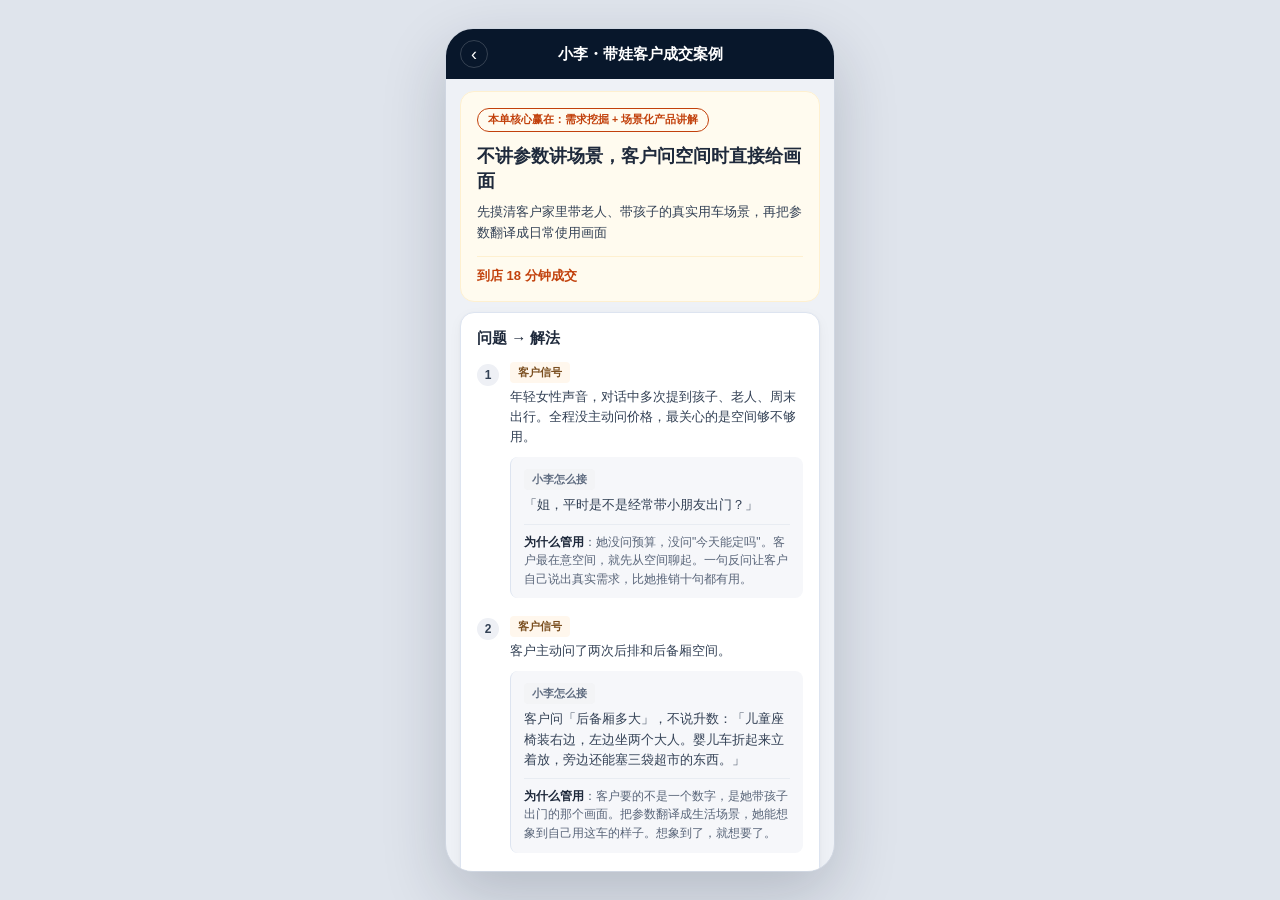
==== champion-case-detail.html @ ed907f29 "Initial deploy: 导购AI耳机陪练" ====
<!DOCTYPE html>
<html lang="zh-CN">
<head>
  <meta charset="UTF-8">
  <meta name="viewport" content="width=device-width, initial-scale=1, viewport-fit=cover, user-scalable=no">
  <meta name="description" content="销冠成交案例详情 — 小李・带娃客户成交案例">
  <meta name="theme-color" content="#08172b">
  <title>销冠案例详情</title>
  <style>
    /* ===== Design Tokens ===== */
    :root {
      --navy-950: #071327;
      --navy-900: #0b234a;
      --navy-800: #08172b;
      --primary: #1677FF;
      --primary-light: #EAF2FF;
      --accent:       #c2410c;
      --accent-soft:  #fff7ed;
      --accent-light: #ffedd5;
      --success: #10b981;
      --ink: #1e293b;
      --text: #334155;
      --muted: #94a3b8;
      --line: #e2e8f0;
      --page: #eef1f6;
      --card: #fff;
      --card-border: #dde4f0;
      --shadow-sm: 0 1px 2px rgba(0,0,0,.035), 0 2px 8px rgba(0,0,0,.025);
      --shadow:    0 1px 3px rgba(0,0,0,.04), 0 4px 14px rgba(0,0,0,.04);
      --shadow-lg: 0 24px 64px rgba(20, 32, 52, .2);
      --radius-sm: 6px;
      --radius: 10px;
      --radius-lg: 14px;
      --radius-xl: 20px;
      --font: -apple-system, BlinkMacSystemFont, "PingFang SC", "Microsoft YaHei", sans-serif;
    }

    /* ===== Reset ===== */
    *, *::before, *::after { box-sizing: border-box; margin: 0; padding: 0; }
    html, body {
      min-height: 100%; background: #dfe4ec;
      font-family: var(--font); color: var(--ink);
      -webkit-font-smoothing: antialiased; -webkit-tap-highlight-color: transparent;
    }
    button { font: inherit; color: inherit; border: 0; background: none; cursor: pointer; -webkit-user-select: none; user-select: none; }
    button:focus-visible { outline: 2px solid var(--primary); outline-offset: 2px; border-radius: 4px; }

    /* ===== Phone Container ===== */
    .stage { min-height: 100vh; display: grid; place-items: center; padding: 18px; }
    .phone {
      position: relative; width: min(390px, 100vw); height: min(844px, calc(100vh - 36px));
      min-height: 700px; overflow: hidden; background: var(--page);
      border: 1px solid #cfd6e1; border-radius: 28px; box-shadow: var(--shadow-lg);
    }
    .scroll { height: 100%; overflow-y: auto; overscroll-behavior: contain; scrollbar-width: none; -webkit-overflow-scrolling: touch; }
    .scroll::-webkit-scrollbar { display: none; }

    /* ============================================
       TOP NAV BAR
       ============================================ */
    .detail-nav {
      position: sticky; top: 0; z-index: 10;
      display: flex; align-items: center; justify-content: center;
      min-height: 50px; padding: 14px 16px;
      background: var(--navy-800);
    }
    .detail-back {
      position: absolute; left: 14px;
      width: 28px; height: 28px; display: grid; place-items: center;
      color: #fff; font-size: 18px;
      border: 1px solid rgba(255,255,255,.18); border-radius: 50%;
      transition: background 0.15s;
    }
    .detail-back:active { background: rgba(255,255,255,.1); }
    .detail-nav-title {
      font-size: 15px; font-weight: 700; color: #fff; text-align: center;
      padding: 0 40px; line-height: 1.35;
    }

    /* ===== Body ===== */
    .detail-body { padding: 12px 14px 30px; display: grid; gap: 10px; }

    /* ============================================
       CORE INSIGHT CARD — 浅米黄色
       ============================================ */
    .core-insight {
      background: #fffbef;
      border: 1px solid #fef0d0;
      border-radius: var(--radius-lg);
      padding: 16px;
      position: relative;
    }
    .core-tag {
      display: inline-block;
      padding: 4px 10px;
      margin-bottom: 12px;
      font-size: 10.5px; font-weight: 700; color: var(--accent);
      border: 1px solid var(--accent); border-radius: 20px;
    }
    .core-title {
      font-size: 18px; font-weight: 800; color: var(--ink); line-height: 1.4;
      margin-bottom: 8px;
    }
    .core-desc {
      font-size: 13px; color: var(--text); line-height: 1.6;
      margin-bottom: 12px;
    }
    .core-bottom {
      font-size: 13px; font-weight: 600; color: var(--accent);
      padding-top: 10px; border-top: 1px solid #fef0d0;
    }

    /* ============================================
       SECTION CARDS — 白色大圆角
       ============================================ */
    .section-card {
      background: var(--card);
      border: 1px solid var(--card-border);
      border-radius: var(--radius-lg);
      padding: 16px;
      box-shadow: var(--shadow);
    }
    .section-card.muted-bg {
      background: #f6f7fa;
      border-color: #eaecf2;
      box-shadow: none;
    }
    .section-title {
      font-size: 15px; font-weight: 800; color: var(--ink);
      margin-bottom: 14px;
    }

    /* ===== Numbered items ===== */
    .num-item {
      display: flex; gap: 11px; align-items: flex-start;
    }
    .num-item + .num-item { margin-top: 18px; }
    .num-circle {
      flex: 0 0 22px; width: 22px; height: 22px; display: grid; place-items: center;
      background: #eef0f5; color: var(--text); border-radius: 50%;
      font-size: 12px; font-weight: 700; margin-top: 2px;
    }
    .num-body { min-width: 0; }
    .num-label {
      display: inline-block; font-size: 11px; font-weight: 700; color: #7a4e1f;
      background: #fff7ed; padding: 3px 8px; border-radius: 4px;
      margin-bottom: 4px;
    }
    .num-text {
      font-size: 13px; color: var(--text); line-height: 1.55; margin-top: 0;
    }

    /* ===== Response block: 小李的回应 + 为什么管用 ===== */
    .response-block {
      margin-top: 10px;
      background: #f6f7fa;
      border-left: 1px solid #dde4f0;
      border-radius: 8px;
      padding: 12px 13px 10px;
    }
    .response-block .num-label {
      margin-bottom: 5px;
    }
    .response-block .why-line {
      margin-top: 8px; padding-top: 8px;
      border-top: 1px solid #e8ecf2;
      font-size: 12px; color: #596579; line-height: 1.55;
    }
    .why-line b { color: var(--ink); }

    /* ============================================
       LEARNING SECTION — 浅灰卡片
       ============================================ */
    .learn-item {
      display: flex; gap: 10px; align-items: flex-start;
      font-size: 13px; color: var(--text); line-height: 1.6;
    }
    .learn-item + .learn-item { margin-top: 14px; }
    .learn-num {
      flex: 0 0 20px; width: 20px; height: 20px; display: grid; place-items: center;
      background: var(--accent); color: #fff; border-radius: 50%;
      font-size: 11px; font-weight: 700; margin-top: 2px;
    }
    .learn-body b { color: var(--ink); font-weight: 700; }

    /* ===== Practice CTA inside learning card ===== */
    .practice-cta {
      margin-top: 16px; padding-top: 14px;
      border-top: 1px solid #e8ecf2;
    }
    .practice-cta-title {
      font-size: 14px; font-weight: 800; color: var(--ink);
      margin-bottom: 8px;
    }
    .practice-scene {
      padding: 12px 13px;
      background: #fff;
      border: 1px solid #e8ecf2;
      border-radius: 8px;
      font-size: 13px; color: var(--text); line-height: 1.55;
      margin-bottom: 10px;
    }
    .practice-scene-label {
      font-size: 10px; font-weight: 700; color: var(--muted);
      margin-bottom: 5px; letter-spacing: 0.03em;
    }
    .practice-btn {
      width: 100%; min-height: 44px;
      display: flex; align-items: center; justify-content: center; gap: 7px;
      background: var(--accent); color: #fff; border-radius: 10px;
      font-size: 14px; font-weight: 700;
      box-shadow: 0 3px 12px rgba(194,65,12,.18);
      transition: background 0.15s, transform 0.12s;
    }
    .practice-btn:active { background: #b03a0b; transform: scale(.98); }

    /* ===== Responsive ===== */
    @media (max-width: 430px) {
      .stage { padding: 0; }
      .phone { width: 100vw; height: 100vh; height: 100dvh; min-height: 0; border: 0; border-radius: 0; box-shadow: none; }
    }
  </style>
</head>
<body>
  <main class="stage">
    <div class="phone" role="application" aria-label="销冠成交案例详情">

      <div class="scroll">

        <!-- ===== NAV ===== -->
        <nav class="detail-nav">
          <button class="detail-back" onclick="window.history.length>1?history.back():location.href='成交教练.html'" aria-label="返回">‹</button>
          <h1 class="detail-nav-title">小李・带娃客户成交案例</h1>
        </nav>

        <!-- ===== BODY ===== -->
        <div class="detail-body">

          <!-- ============ 核心结论卡片 ============ -->
          <section class="core-insight">
            <span class="core-tag">本单核心赢在：需求挖掘 + 场景化产品讲解</span>
            <h2 class="core-title">不讲参数讲场景，客户问空间时直接给画面</h2>
            <p class="core-desc">先摸清客户家里带老人、带孩子的真实用车场景，再把参数翻译成日常使用画面</p>
            <p class="core-bottom">到店 18 分钟成交</p>
          </section>

          <!-- ============ 问题 → 解法 ============ -->
          <section class="section-card">
            <h3 class="section-title">问题 → 解法</h3>

            <div class="num-item">
              <span class="num-circle">1</span>
              <div class="num-body">
                <span class="num-label">客户信号</span>
                <p class="num-text">年轻女性声音，对话中多次提到孩子、老人、周末出行。全程没主动问价格，最关心的是空间够不够用。</p>
                <div class="response-block">
                  <span class="num-label" style="background:#f3f4f6;color:#5f6c80;">小李怎么接</span>
                  <p class="num-text">「姐，平时是不是经常带小朋友出门？」</p>
                  <p class="why-line"><b>为什么管用</b>：她没问预算，没问"今天能定吗"。客户最在意空间，就先从空间聊起。一句反问让客户自己说出真实需求，比她推销十句都有用。</p>
                </div>
              </div>
            </div>

            <div class="num-item">
              <span class="num-circle">2</span>
              <div class="num-body">
                <span class="num-label">客户信号</span>
                <p class="num-text">客户主动问了两次后排和后备厢空间。</p>
                <div class="response-block">
                  <span class="num-label" style="background:#f3f4f6;color:#5f6c80;">小李怎么接</span>
                  <p class="num-text">客户问「后备厢多大」，不说升数：「儿童座椅装右边，左边坐两个大人。婴儿车折起来立着放，旁边还能塞三袋超市的东西。」</p>
                  <p class="why-line"><b>为什么管用</b>：客户要的不是一个数字，是她带孩子出门的那个画面。把参数翻译成生活场景，她能想象到自己用这车的样子。想象到了，就想要了。</p>
                </div>
              </div>
            </div>

            <div class="num-item">
              <span class="num-circle">3</span>
              <div class="num-body">
                <span class="num-label">客户信号</span>
                <p class="num-text">从她反复追问空间可以推断——她真正想确认的是后排能不能装儿童座椅+坐人，后备厢能不能塞婴儿车。这些话没直说，但每一次追问都指向同一个方向。</p>
                <div class="response-block">
                  <span class="num-label" style="background:#f3f4f6;color:#5f6c80;">小李怎么接</span>
                  <p class="num-text">客户说「预算还是有点超」，没报优惠：「姐，你担心的那些点，这车都解决了对吧？那你自己觉得，它值不值这个数？」</p>
                  <p class="why-line"><b>为什么管用</b>：没替客户还价，而是帮客户自己算账。把前面所有解决了的问题摆出来，让客户自己得出「值」的结论。她自己觉得值，比销售说一百句都管用。</p>
                </div>
              </div>
            </div>
          </section>

          <!-- ============ 学习 + 练一下 ============ -->
          <section class="section-card muted-bg">
            <h3 class="section-title">学习重点</h3>

            <div class="learn-item">
              <span class="learn-num">1</span>
              <div class="learn-body"><b>客户追问同一个方向超过两次</b>——她不是要你报数据，她是要你理解她的场景。小李问那句「是不是经常带小朋友出门」，不是在寒暄，是在帮客户把没说出口的真实需求摆到台面上。下次你也这样：别抢答，先反问一句，把真实需求引出来。</div>
            </div>

            <div class="learn-item">
              <span class="learn-num">2</span>
              <div class="learn-body"><b>客户问一个规格</b>——她不是在关心数字，她是在判断「这能不能装下我的生活」。小李把升数翻译成婴儿车+超市袋，客户听完直接问价。所有产品数据，能翻译成生活画面的，就别只报数字。</div>
            </div>

            <div class="practice-cta">
              <h4 class="practice-cta-title">🎧 还原场景，练一下</h4>
              <div class="practice-scene">
                <div class="practice-scene-label">客户原话</div>
                「车我挺喜欢的，但价格还是有点超预算，我先回去再考虑一下。」
              </div>
              <button class="practice-btn" onclick="this.textContent='AI 正在聆听，请说出你的回应…';this.style.background='#e65b5b';setTimeout(()=>{this.textContent='戴上耳机，练这一次';this.style.background='';},3000);" aria-label="开始场景对练">
                <svg width="16" height="16" viewBox="0 0 24 24" fill="none"><path d="M12 14a3 3 0 003-3V5a3 3 0 10-6 0v6a3 3 0 003 3z" stroke="currentColor" stroke-width="2" stroke-linecap="round"/><path d="M5 10v1a7 7 0 0014 0v-1" stroke="currentColor" stroke-width="2" stroke-linecap="round"/></svg>
                戴上耳机，练这一次
              </button>
            </div>
          </section>

        </div><!-- /detail-body -->

      </div><!-- /scroll -->
    </div><!-- /phone -->
  </main>
</body>
</html>
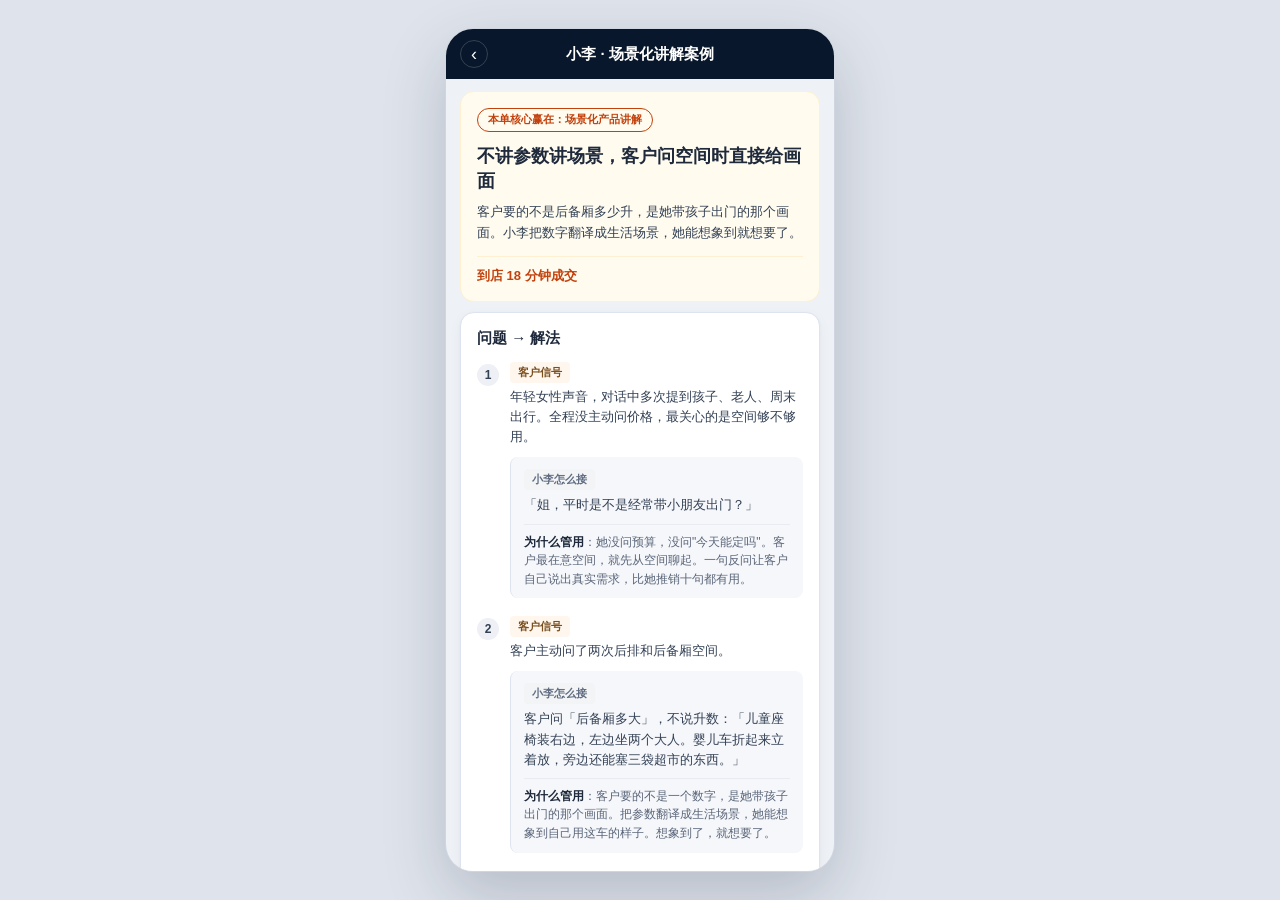
==== commit 797bf055: "Update: 06-20 06:32" ====
--- a/champion-case-detail.html
+++ b/champion-case-detail.html
@@ -3,7 +3,7 @@
 <head>
   <meta charset="UTF-8">
   <meta name="viewport" content="width=device-width, initial-scale=1, viewport-fit=cover, user-scalable=no">
-  <meta name="description" content="销冠成交案例详情 — 小李・带娃客户成交案例">
+  <meta name="description" content="销冠成交案例详情">
   <meta name="theme-color" content="#08172b">
   <title>销冠案例详情</title>
   <style>
@@ -70,6 +70,7 @@
       color: #fff; font-size: 18px;
       border: 1px solid rgba(255,255,255,.18); border-radius: 50%;
       transition: background 0.15s;
+      text-decoration: none;
     }
     .detail-back:active { background: rgba(255,255,255,.1); }
     .detail-nav-title {
@@ -150,7 +151,7 @@
       font-size: 13px; color: var(--text); line-height: 1.55; margin-top: 0;
     }
 
-    /* ===== Response block: 小李的回应 + 为什么管用 ===== */
+    /* ===== Response block: 回应 + 为什么管用 ===== */
     .response-block {
       margin-top: 10px;
       background: #f6f7fa;
@@ -167,6 +168,30 @@
       font-size: 12px; color: #596579; line-height: 1.55;
     }
     .why-line b { color: var(--ink); }
+
+    /* ============================================
+       WHAT HAPPENED STRIP — 客户说了什么 → 通常回应 → 他这样接
+       ============================================ */
+    .what-happened-strip {
+      margin-top: 10px;
+      padding: 12px 13px;
+      background: #fafbfc;
+      border-radius: 8px;
+      border: 1px solid #edf0f4;
+    }
+    .what-happened-row {
+      display: flex; gap: 8px; align-items: flex-start;
+      font-size: 12px; line-height: 1.55;
+    }
+    .what-happened-row + .what-happened-row { margin-top: 10px; }
+    .what-happened-label {
+      flex: 0 0 auto; font-size: 9px; font-weight: 700; letter-spacing: 0.03em;
+      padding: 2px 7px; border-radius: 3px; margin-top: 1px;
+    }
+    .what-happened-label.customer { color: #7a4e1f; background: #fff7ed; }
+    .what-happened-label.typical { color: #6b7280; background: #f3f4f6; }
+    .what-happened-label.champion { color: #1d7a45; background: #def0e4; }
+    .what-happened-text { color: var(--text); min-width: 0; }
 
     /* ============================================
        LEARNING SECTION — 浅灰卡片
@@ -214,6 +239,13 @@
     }
     .practice-btn:active { background: #b03a0b; transform: scale(.98); }
 
+    /* Deep blue variant for practice queue */
+    .practice-btn-blue {
+      background: #0b234a;
+      box-shadow: 0 3px 12px rgba(11,35,74,.25);
+    }
+    .practice-btn-blue:active { background: #081b38; }
+
     /* ===== Responsive ===== */
     @media (max-width: 430px) {
       .stage { padding: 0; }
@@ -229,96 +261,209 @@
 
         <!-- ===== NAV ===== -->
         <nav class="detail-nav">
-          <button class="detail-back" onclick="window.history.length>1?history.back():location.href='成交教练.html'" aria-label="返回">‹</button>
-          <h1 class="detail-nav-title">小李・带娃客户成交案例</h1>
+          <a class="detail-back" href="成交教练.html?tab=B" aria-label="返回销冠话术列表">‹</a>
+          <h1 class="detail-nav-title" id="navTitle">销冠案例详情</h1>
         </nav>
 
         <!-- ===== BODY ===== -->
-        <div class="detail-body">
-
-          <!-- ============ 核心结论卡片 ============ -->
-          <section class="core-insight">
-            <span class="core-tag">本单核心赢在：需求挖掘 + 场景化产品讲解</span>
-            <h2 class="core-title">不讲参数讲场景，客户问空间时直接给画面</h2>
-            <p class="core-desc">先摸清客户家里带老人、带孩子的真实用车场景，再把参数翻译成日常使用画面</p>
-            <p class="core-bottom">到店 18 分钟成交</p>
-          </section>
-
-          <!-- ============ 问题 → 解法 ============ -->
-          <section class="section-card">
-            <h3 class="section-title">问题 → 解法</h3>
-
-            <div class="num-item">
-              <span class="num-circle">1</span>
-              <div class="num-body">
-                <span class="num-label">客户信号</span>
-                <p class="num-text">年轻女性声音，对话中多次提到孩子、老人、周末出行。全程没主动问价格，最关心的是空间够不够用。</p>
-                <div class="response-block">
-                  <span class="num-label" style="background:#f3f4f6;color:#5f6c80;">小李怎么接</span>
-                  <p class="num-text">「姐，平时是不是经常带小朋友出门？」</p>
-                  <p class="why-line"><b>为什么管用</b>：她没问预算，没问"今天能定吗"。客户最在意空间，就先从空间聊起。一句反问让客户自己说出真实需求，比她推销十句都有用。</p>
-                </div>
-              </div>
-            </div>
-
-            <div class="num-item">
-              <span class="num-circle">2</span>
-              <div class="num-body">
-                <span class="num-label">客户信号</span>
-                <p class="num-text">客户主动问了两次后排和后备厢空间。</p>
-                <div class="response-block">
-                  <span class="num-label" style="background:#f3f4f6;color:#5f6c80;">小李怎么接</span>
-                  <p class="num-text">客户问「后备厢多大」，不说升数：「儿童座椅装右边，左边坐两个大人。婴儿车折起来立着放，旁边还能塞三袋超市的东西。」</p>
-                  <p class="why-line"><b>为什么管用</b>：客户要的不是一个数字，是她带孩子出门的那个画面。把参数翻译成生活场景，她能想象到自己用这车的样子。想象到了，就想要了。</p>
-                </div>
-              </div>
-            </div>
-
-            <div class="num-item">
-              <span class="num-circle">3</span>
-              <div class="num-body">
-                <span class="num-label">客户信号</span>
-                <p class="num-text">从她反复追问空间可以推断——她真正想确认的是后排能不能装儿童座椅+坐人，后备厢能不能塞婴儿车。这些话没直说，但每一次追问都指向同一个方向。</p>
-                <div class="response-block">
-                  <span class="num-label" style="background:#f3f4f6;color:#5f6c80;">小李怎么接</span>
-                  <p class="num-text">客户说「预算还是有点超」，没报优惠：「姐，你担心的那些点，这车都解决了对吧？那你自己觉得，它值不值这个数？」</p>
-                  <p class="why-line"><b>为什么管用</b>：没替客户还价，而是帮客户自己算账。把前面所有解决了的问题摆出来，让客户自己得出「值」的结论。她自己觉得值，比销售说一百句都管用。</p>
-                </div>
-              </div>
-            </div>
-          </section>
-
-          <!-- ============ 学习 + 练一下 ============ -->
-          <section class="section-card muted-bg">
-            <h3 class="section-title">学习重点</h3>
-
-            <div class="learn-item">
-              <span class="learn-num">1</span>
-              <div class="learn-body"><b>客户追问同一个方向超过两次</b>——她不是要你报数据，她是要你理解她的场景。小李问那句「是不是经常带小朋友出门」，不是在寒暄，是在帮客户把没说出口的真实需求摆到台面上。下次你也这样：别抢答，先反问一句，把真实需求引出来。</div>
-            </div>
-
-            <div class="learn-item">
-              <span class="learn-num">2</span>
-              <div class="learn-body"><b>客户问一个规格</b>——她不是在关心数字，她是在判断「这能不能装下我的生活」。小李把升数翻译成婴儿车+超市袋，客户听完直接问价。所有产品数据，能翻译成生活画面的，就别只报数字。</div>
-            </div>
-
-            <div class="practice-cta">
-              <h4 class="practice-cta-title">🎧 还原场景，练一下</h4>
-              <div class="practice-scene">
-                <div class="practice-scene-label">客户原话</div>
-                「车我挺喜欢的，但价格还是有点超预算，我先回去再考虑一下。」
-              </div>
-              <button class="practice-btn" onclick="this.textContent='AI 正在聆听，请说出你的回应…';this.style.background='#e65b5b';setTimeout(()=>{this.textContent='戴上耳机，练这一次';this.style.background='';},3000);" aria-label="开始场景对练">
-                <svg width="16" height="16" viewBox="0 0 24 24" fill="none"><path d="M12 14a3 3 0 003-3V5a3 3 0 10-6 0v6a3 3 0 003 3z" stroke="currentColor" stroke-width="2" stroke-linecap="round"/><path d="M5 10v1a7 7 0 0014 0v-1" stroke="currentColor" stroke-width="2" stroke-linecap="round"/></svg>
-                戴上耳机，练这一次
-              </button>
-            </div>
-          </section>
-
-        </div><!-- /detail-body -->
+        <div class="detail-body" id="detailBody">
+          <!-- Content rendered by JS -->
+        </div>
 
       </div><!-- /scroll -->
     </div><!-- /phone -->
   </main>
+
+  <script>
+    (function () {
+      'use strict';
+
+      // ====== 案例数据 ======
+      var CASES = {
+        '1': {
+          navTitle: '小李 · 场景化讲解案例',
+          core: {
+            tag: '本单核心赢在：场景化产品讲解',
+            title: '不讲参数讲场景，客户问空间时直接给画面',
+            desc: '客户要的不是后备厢多少升，是她带孩子出门的那个画面。小李把数字翻译成生活场景，她能想象到就想要了。',
+            bottom: '到店 18 分钟成交'
+          },
+          steps: [
+            {
+              signal: '年轻女性声音，对话中多次提到孩子、老人、周末出行。全程没主动问价格，最关心的是空间够不够用。',
+              responseLabel: '小李怎么接',
+              response: '「姐，平时是不是经常带小朋友出门？」',
+              why: '她没问预算，没问"今天能定吗"。客户最在意空间，就先从空间聊起。一句反问让客户自己说出真实需求，比她推销十句都有用。'
+            },
+            {
+              signal: '客户主动问了两次后排和后备厢空间。',
+              responseLabel: '小李怎么接',
+              response: '客户问「后备厢多大」，不说升数：「儿童座椅装右边，左边坐两个大人。婴儿车折起来立着放，旁边还能塞三袋超市的东西。」',
+              why: '客户要的不是一个数字，是她带孩子出门的那个画面。把参数翻译成生活场景，她能想象到自己用这车的样子。想象到了，就想要了。'
+            },
+            {
+              signal: '从她反复追问空间可以推断——她真正想确认的是后排能不能装儿童座椅+坐人，后备厢能不能塞婴儿车。这些话没直说，但每一次追问都指向同一个方向。',
+              responseLabel: '小李怎么接',
+              response: '客户说「预算还是有点超」，没报优惠：「姐，你担心的那些点，这车都解决了对吧？那你自己觉得，它值不值这个数？」',
+              why: '没替客户还价，而是帮客户自己算账。把前面所有解决了的问题摆出来，让客户自己得出「值」的结论。她自己觉得值，比销售说一百句都管用。'
+            }
+          ],
+          learn: [
+            '<b>客户追问同一个方向超过两次</b>——她不是要你报数据，她是要你理解她的场景。小李问那句「是不是经常带小朋友出门」，不是在寒暄，是在帮客户把没说出口的真实需求摆到台面上。下次你也这样：别抢答，先反问一句，把真实需求引出来。',
+            '<b>客户问一个规格</b>——她不是在关心数字，她是在判断「这能不能装下我的生活」。小李把升数翻译成婴儿车+超市袋，客户听完直接问价。所有产品数据，能翻译成生活画面的，就别只报数字。'
+          ],
+          practice: {
+            scene: '「车我挺喜欢的，但价格还是有点超预算，我先回去再考虑一下。」'
+          }
+        },
+
+        '2': {
+          navTitle: '李晨 · 需求挖掘案例',
+          core: {
+            tag: '本单核心赢在：需求挖掘',
+            title: '两句家常问出真实需求，后面推荐的每一台都戳中',
+            desc: '不急着推配置，先用日常聊天摸清客户到底怎么用车，再精准匹配。全程不瞎推，客户越听越对味。',
+            bottom: '到店 22 分钟成交'
+          },
+          steps: [
+            {
+              signal: '客户进店说「随便看看」，逛了一圈没在任何车前面停下来，也一直没明确说想看什么车型。',
+              responseLabel: '李晨怎么接',
+              response: '「哥，平时主要是自己开还是带家人多？」',
+              why: '不问「预算多少」，不问「看哪款」。用一句谁都能答的家常话，让客户自然说出用车场景。一旦他说出「带家人」，你就知道空间和舒适性是重点。'
+            },
+            {
+              signal: '客户提到偶尔要跑长途回老家。',
+              responseLabel: '李晨怎么接',
+              response: '「那动力和高速稳不稳就很重要了。你之前那车跑高速感觉咋样？」',
+              why: '从客户自己的经历出发，让他自己说出对旧车的不满。痛点是他自己说的，比销售说一百句都有说服力。而且这段话自然引出了"你需要一台高速更稳的车"。'
+            },
+            {
+              signal: '客户对推荐车型点头但还在犹豫，没主动问价也没说去别家比。',
+              responseLabel: '李晨怎么接',
+              response: '「哥，你刚才说跑长途、带家人，这三点 MG7 都刚好对上。你要不要试一下，感受一下高速上那个稳劲？」',
+              why: '把前面聊出来的需求串起来——「跑长途」「带家人」都是客户自己说的，推荐的不是"最好的车"，而是"最对的车"。客户觉得你懂他，信任就有了，后面的推荐他全接了。'
+            }
+          ],
+          learn: [
+            '<b>客户说「随便看看」</b>——不是拒绝，是还没找到能聊起来的人。李晨不问车、不问预算，先问一句「平时怎么用车」。把对话从"你要什么车"变成"你怎么过日子"，客户自然就聊开了。下次遇到说随便看看的，别急着介绍配置，先聊一句家常。',
+            '<b>客户提到一个场景</b>——比如「跑长途」，他不是在闲聊，他是在告诉你他的决策标准。李晨听到「跑长途」立刻接「动力和高速」，推荐逻辑完全跟着客户的需求走，不是跟着参数表走。全程客户觉得是自己在选，其实是李晨在帮他梳理。'
+          ],
+          practice: {
+            scene: '「我就随便看看，还没想好买什么车。」'
+          }
+        },
+
+        '3': {
+          navTitle: '阿强 · 逼单成交案例',
+          core: {
+            tag: '本单核心赢在：逼单节奏',
+            title: '先给安全感再锁优惠，客户不反感当场就定',
+            desc: '不硬逼、不套路，先用「可退」卸下防备，再让客户自己觉得现在不定就亏了。全程客户没觉得被逼单。',
+            bottom: '到店 30 分钟成交'
+          },
+          steps: [
+            {
+              signal: '客户看了两圈，试驾完回来，嘴里说「再考虑考虑」，但人没走，还在店里转。',
+              responseLabel: '阿强怎么接',
+              response: '「哥，定不定没关系。今天这个活动名额我先帮你占着，不想要了随时退，一分不少。」',
+              why: '客户说「考虑」的时候，最怕被逼着现在做决定。阿强反着来——先给退路。客户没压力了，反而愿意坐下来认真聊。这句「随时退」不是在让步，是在把客户留下来。'
+            },
+            {
+              signal: '客户开始认真算价格，问月供多少、首付多少。',
+              responseLabel: '阿强怎么接',
+              response: '「这个优惠今天能锁，明天我不敢保证。但你现在不定也没关系，我把方案发你，你晚上跟家里商量一下。」',
+              why: '制造了稀缺感，但没有逼迫感。「跟家里商量」这句话让客户觉得阿强站在他这边，不是只想成交。但「今天能锁明天不敢保证」已经把紧迫感种下了——客户回去商量的时候，脑子里会一直想这句话。'
+            },
+            {
+              signal: '客户还在犹豫颜色，白色和灰色之间拿不定主意。',
+              responseLabel: '阿强怎么接',
+              response: '「白色这周能提，灰色要多等两周。你先定白色，提车的时候想换灰色也行。关键是先把优惠锁住，颜色后面能改。」',
+              why: '把大决策（买不买）拆成小决策（选颜色），再把小决策变成可逆的。客户觉得「没什么损失」，当场就定了。阿强没逼他「现在就买」，而是给他一个「现在定了也没风险」的理由。'
+            }
+          ],
+          learn: [
+            '<b>客户说「考虑考虑」但人没走</b>——他不是不想买，是怕现在做决定会后悔。阿强不追"考虑什么"，而是先给一个「定了也能退」的安全网。客户从"要不要买"变成"先占个名额又没损失"，决策门槛一下就低了。下次客户说再考虑，先给他一条退路，别急着逼他往前走。',
+            '<b>客户拿不定一个小决定</b>——比如颜色、配置，这时候别让他卡住。阿强把颜色说成"后面能改"，把客户的注意力从"选颜色"拉回到"锁优惠"。关键时刻帮客户把大决策和小决策分开，小决策给灵活性，大决策自然就过了。'
+          ],
+          practice: {
+            scene: '「车还不错，但我想再考虑考虑，不急这一两天。」'
+          }
+        }
+      };
+
+      // ====== 读取 URL 参数 ======
+      var params = new URLSearchParams(window.location.search);
+      var caseId = params.get('case') || '1';
+      if (!CASES[caseId]) caseId = '1';
+
+      var data = CASES[caseId];
+
+      // ====== 渲染 ======
+      document.getElementById('navTitle').textContent = data.navTitle;
+
+      var html = '';
+
+      // 核心结论卡片
+      html += '<section class="core-insight">';
+      html += '<span class="core-tag">' + data.core.tag + '</span>';
+      html += '<h2 class="core-title">' + data.core.title + '</h2>';
+      html += '<p class="core-desc">' + data.core.desc + '</p>';
+      html += '<p class="core-bottom">' + data.core.bottom + '</p>';
+      html += '</section>';
+
+      // 问题 → 解法
+      html += '<section class="section-card">';
+      html += '<h3 class="section-title">问题 → 解法</h3>';
+
+      for (var i = 0; i < data.steps.length; i++) {
+        var step = data.steps[i];
+        html += '<div class="num-item">';
+        html += '<span class="num-circle">' + (i + 1) + '</span>';
+        html += '<div class="num-body">';
+        html += '<span class="num-label">客户信号</span>';
+        html += '<p class="num-text">' + step.signal + '</p>';
+        html += '<div class="response-block">';
+        html += '<span class="num-label" style="background:#f3f4f6;color:#5f6c80;">' + step.responseLabel + '</span>';
+        html += '<p class="num-text">' + step.response + '</p>';
+        html += '<p class="why-line"><b>为什么管用</b>：' + step.why + '</p>';
+        html += '</div></div></div>';
+      }
+
+      html += '</section>';
+
+      // 学习重点 + 练习
+      html += '<section class="section-card muted-bg">';
+      html += '<h3 class="section-title">学习重点</h3>';
+
+      for (var j = 0; j < data.learn.length; j++) {
+        html += '<div class="learn-item">';
+        html += '<span class="learn-num">' + (j + 1) + '</span>';
+        html += '<div class="learn-body">' + data.learn[j] + '</div>';
+        html += '</div>';
+      }
+
+      html += '<div class="practice-cta">';
+      html += '<h4 class="practice-cta-title"><svg width="18" height="18" viewBox="0 0 24 24" fill="none" style="vertical-align:-3px;margin-right:4px;"><path d="M12 2L2 7l10 5 10-5-10-5zM2 17l10 5 10-5M2 12l10 5 10-5" stroke="currentColor" stroke-width="2" stroke-linecap="round" stroke-linejoin="round"/></svg>还原场景，练一下</h4>';
+      html += '<div class="practice-scene">';
+      html += '<div class="practice-scene-label">客户原话</div>';
+      html += data.practice.scene;
+      html += '</div>';
+      html += '<button class="practice-btn practice-btn-blue" id="practiceBtn" aria-label="进入练习队列">';
+      html += '<svg width="16" height="16" viewBox="0 0 24 24" fill="none"><path d="M12 14a3 3 0 003-3V5a3 3 0 10-6 0v6a3 3 0 003 3z" stroke="currentColor" stroke-width="2" stroke-linecap="round"/><path d="M5 10v1a7 7 0 0014 0v-1" stroke="currentColor" stroke-width="2" stroke-linecap="round"/></svg>';
+      html += '戴上耳机，练这一次';
+      html += '</button>';
+      html += '</div>';
+
+      html += '</section>';
+
+      document.getElementById('detailBody').innerHTML = html;
+
+      // ====== 按钮交互 — 跳转对练页面 ======
+      document.getElementById('practiceBtn').addEventListener('click', function () {
+        location.href = 'practice-drill.html?direct=true&case=' + caseId;
+      });
+    })();
+  </script>
 </body>
 </html>
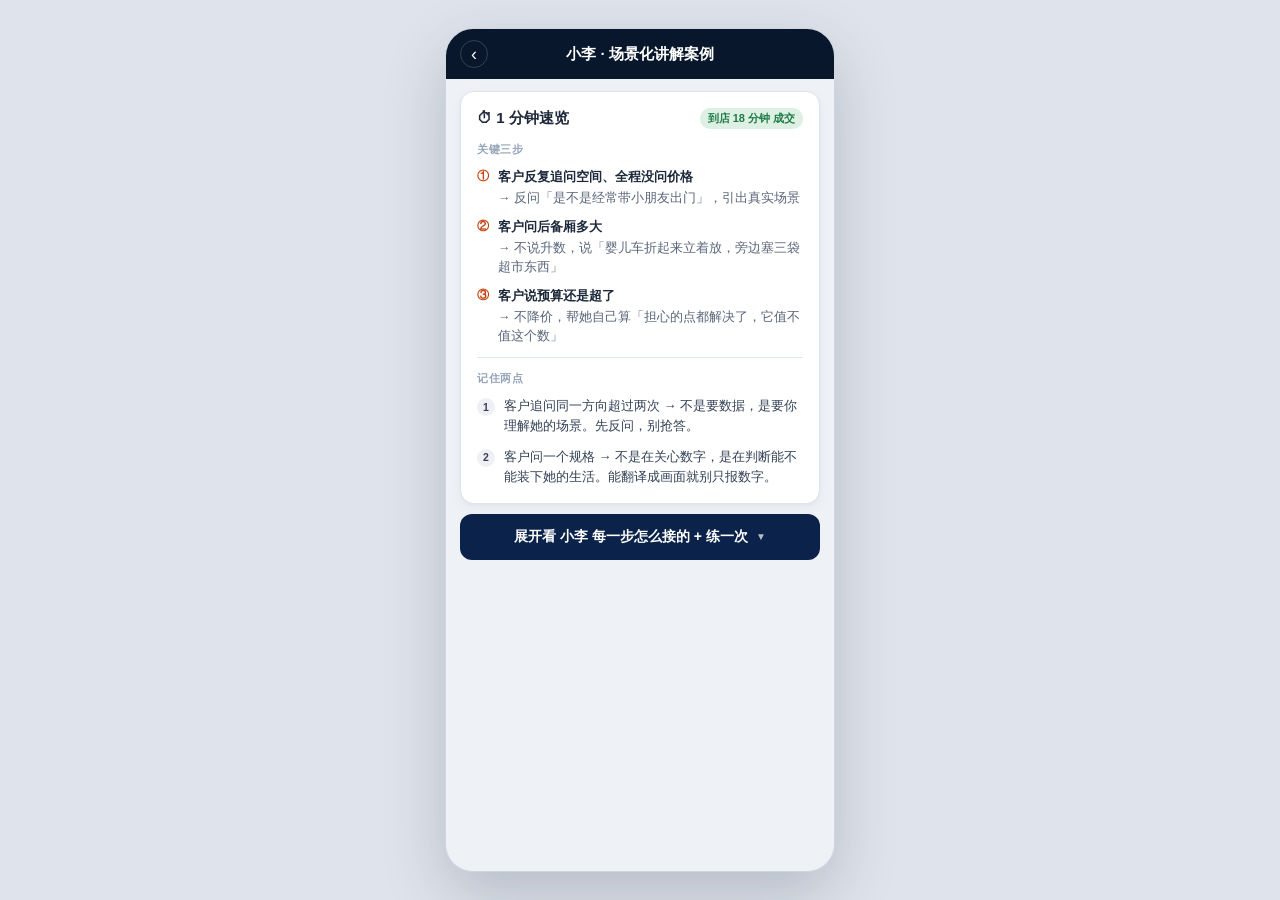
==== commit a235fb07: "Update: all pages" ====
--- a/champion-case-detail.html
+++ b/champion-case-detail.html
@@ -82,34 +82,106 @@
     .detail-body { padding: 12px 14px 30px; display: grid; gap: 10px; }
 
     /* ============================================
-       CORE INSIGHT CARD — 浅米黄色
+       1 分钟速览卡片
        ============================================ */
-    .core-insight {
-      background: #fffbef;
-      border: 1px solid #fef0d0;
+    .quick-overview {
+      background: var(--card);
+      border: 1px solid var(--card-border);
       border-radius: var(--radius-lg);
       padding: 16px;
-      position: relative;
-    }
-    .core-tag {
-      display: inline-block;
-      padding: 4px 10px;
-      margin-bottom: 12px;
-      font-size: 10.5px; font-weight: 700; color: var(--accent);
-      border: 1px solid var(--accent); border-radius: 20px;
-    }
-    .core-title {
-      font-size: 18px; font-weight: 800; color: var(--ink); line-height: 1.4;
-      margin-bottom: 8px;
-    }
-    .core-desc {
-      font-size: 13px; color: var(--text); line-height: 1.6;
-      margin-bottom: 12px;
-    }
-    .core-bottom {
-      font-size: 13px; font-weight: 600; color: var(--accent);
-      padding-top: 10px; border-top: 1px solid #fef0d0;
-    }
+      box-shadow: var(--shadow);
+    }
+    .quick-header {
+      display: flex; align-items: center; justify-content: space-between;
+      margin-bottom: 14px;
+    }
+    .quick-title {
+      font-size: 15px; font-weight: 800; color: var(--ink);
+    }
+    .time-badge {
+      font-size: 11px; font-weight: 700; color: #1d7a45;
+      background: #def0e4; padding: 3px 8px; border-radius: 10px;
+      white-space: nowrap;
+    }
+
+    /* 关键三步 */
+    .quick-steps {
+      margin-bottom: 14px;
+      padding-bottom: 12px;
+      border-bottom: 1px solid var(--line);
+    }
+    .quick-label {
+      font-size: 10.5px; font-weight: 700; color: var(--muted);
+      text-transform: uppercase; letter-spacing: 0.05em;
+      margin-bottom: 10px;
+    }
+    .quick-step-item {
+      display: flex; gap: 9px; align-items: flex-start;
+    }
+    .quick-step-item + .quick-step-item { margin-top: 10px; }
+    .quick-step-num {
+      flex: 0 0 auto; font-size: 11.5px; font-weight: 700; color: var(--accent);
+      margin-top: 1px; line-height: 1.5;
+    }
+    .quick-step-body { min-width: 0; }
+    .quick-step-what {
+      font-size: 13px; color: var(--ink); line-height: 1.5; font-weight: 600;
+    }
+    .quick-step-move {
+      font-size: 12.5px; color: #596579; line-height: 1.5;
+      margin-top: 2px;
+    }
+
+    /* 记住两点 */
+    .quick-learn-item {
+      display: flex; gap: 9px; align-items: flex-start;
+      font-size: 13px; color: var(--text); line-height: 1.55;
+    }
+    .quick-learn-item + .quick-learn-item { margin-top: 10px; }
+    .quick-learn-num {
+      flex: 0 0 18px; width: 18px; height: 18px; display: grid; place-items: center;
+      background: #eef0f5; color: var(--text); border-radius: 50%;
+      font-size: 10.5px; font-weight: 700; margin-top: 2px;
+    }
+
+    /* ============================================
+       展开按钮
+       ============================================ */
+    .expand-bar {
+      display: flex; align-items: center; justify-content: center; gap: 8px;
+      min-height: 46px;
+      margin: 0 0 2px;
+      padding: 12px 20px;
+      background: var(--navy-900);
+      border-radius: 12px;
+      cursor: pointer;
+      -webkit-tap-highlight-color: transparent;
+      transition: opacity 0.15s;
+      user-select: none;
+      color: #fff;
+    }
+    .expand-bar:active { opacity: .88; }
+    .expand-bar-collapsed,
+    .expand-bar-expanded {
+      font-size: 14px; font-weight: 700;
+    }
+    .expand-bar-arrow {
+      font-size: 10px; color: rgba(255,255,255,.7);
+      transition: transform 0.2s;
+    }
+    .expand-bar.expanded .expand-bar-arrow {
+      transform: rotate(180deg);
+    }
+    .expand-bar .expand-bar-collapsed { display: inline; }
+    .expand-bar .expand-bar-expanded { display: none; }
+    .expand-bar.expanded .expand-bar-collapsed { display: none; }
+    .expand-bar.expanded .expand-bar-expanded { display: inline; }
+
+    /* 可折叠容器 */
+    .expandable-sections {
+      display: grid; gap: 10px;
+    }
+    .expandable-sections.collapsed { display: none; }
 
     /* ============================================
        SECTION CARDS — 白色大圆角
@@ -169,46 +241,7 @@
     }
     .why-line b { color: var(--ink); }
 
-    /* ============================================
-       WHAT HAPPENED STRIP — 客户说了什么 → 通常回应 → 他这样接
-       ============================================ */
-    .what-happened-strip {
-      margin-top: 10px;
-      padding: 12px 13px;
-      background: #fafbfc;
-      border-radius: 8px;
-      border: 1px solid #edf0f4;
-    }
-    .what-happened-row {
-      display: flex; gap: 8px; align-items: flex-start;
-      font-size: 12px; line-height: 1.55;
-    }
-    .what-happened-row + .what-happened-row { margin-top: 10px; }
-    .what-happened-label {
-      flex: 0 0 auto; font-size: 9px; font-weight: 700; letter-spacing: 0.03em;
-      padding: 2px 7px; border-radius: 3px; margin-top: 1px;
-    }
-    .what-happened-label.customer { color: #7a4e1f; background: #fff7ed; }
-    .what-happened-label.typical { color: #6b7280; background: #f3f4f6; }
-    .what-happened-label.champion { color: #1d7a45; background: #def0e4; }
-    .what-happened-text { color: var(--text); min-width: 0; }
-
-    /* ============================================
-       LEARNING SECTION — 浅灰卡片
-       ============================================ */
-    .learn-item {
-      display: flex; gap: 10px; align-items: flex-start;
-      font-size: 13px; color: var(--text); line-height: 1.6;
-    }
-    .learn-item + .learn-item { margin-top: 14px; }
-    .learn-num {
-      flex: 0 0 20px; width: 20px; height: 20px; display: grid; place-items: center;
-      background: var(--accent); color: #fff; border-radius: 50%;
-      font-size: 11px; font-weight: 700; margin-top: 2px;
-    }
-    .learn-body b { color: var(--ink); font-weight: 700; }
-
-    /* ===== Practice CTA inside learning card ===== */
+    /* ===== Practice CTA ===== */
     .practice-cta {
       margin-top: 16px; padding-top: 14px;
       border-top: 1px solid #e8ecf2;
@@ -246,11 +279,14 @@
     }
     .practice-btn-blue:active { background: #081b38; }
 
+    /* 练习覆盖层样式由 js/practice-overlay.js 统一注入 */
+
     /* ===== Responsive ===== */
     @media (max-width: 430px) {
       .stage { padding: 0; }
       .phone { width: 100vw; height: 100vh; height: 100dvh; min-height: 0; border: 0; border-radius: 0; box-shadow: none; }
     }
+
   </style>
 </head>
 <body>
@@ -274,6 +310,9 @@
     </div><!-- /phone -->
   </main>
 
+  <!-- 练习覆盖层由 js/practice-overlay.js 统一注入 -->
+  <script src="js/practice-overlay.js"></script>
+
   <script>
     (function () {
       'use strict';
@@ -282,12 +321,16 @@
       var CASES = {
         '1': {
           navTitle: '小李 · 场景化讲解案例',
-          core: {
-            tag: '本单核心赢在：场景化产品讲解',
-            title: '不讲参数讲场景，客户问空间时直接给画面',
-            desc: '客户要的不是后备厢多少升，是她带孩子出门的那个画面。小李把数字翻译成生活场景，她能想象到就想要了。',
-            bottom: '到店 18 分钟成交'
-          },
+          closeTime: '18 分钟',
+          quickSteps: [
+            { signal: '客户反复追问空间、全程没问价格', move: '反问「是不是经常带小朋友出门」，引出真实场景' },
+            { signal: '客户问后备厢多大', move: '不说升数，说「婴儿车折起来立着放，旁边塞三袋超市东西」' },
+            { signal: '客户说预算还是超了', move: '不降价，帮她自己算「担心的点都解决了，它值不值这个数」' }
+          ],
+          quickLearn: [
+            '客户追问同一方向超过两次 → 不是要数据，是要你理解她的场景。先反问，别抢答。',
+            '客户问一个规格 → 不是在关心数字，是在判断能不能装下她的生活。能翻译成画面就别只报数字。'
+          ],
           steps: [
             {
               signal: '年轻女性声音，对话中多次提到孩子、老人、周末出行。全程没主动问价格，最关心的是空间够不够用。',
@@ -308,10 +351,6 @@
               why: '没替客户还价，而是帮客户自己算账。把前面所有解决了的问题摆出来，让客户自己得出「值」的结论。她自己觉得值，比销售说一百句都管用。'
             }
           ],
-          learn: [
-            '<b>客户追问同一个方向超过两次</b>——她不是要你报数据，她是要你理解她的场景。小李问那句「是不是经常带小朋友出门」，不是在寒暄，是在帮客户把没说出口的真实需求摆到台面上。下次你也这样：别抢答，先反问一句，把真实需求引出来。',
-            '<b>客户问一个规格</b>——她不是在关心数字，她是在判断「这能不能装下我的生活」。小李把升数翻译成婴儿车+超市袋，客户听完直接问价。所有产品数据，能翻译成生活画面的，就别只报数字。'
-          ],
           practice: {
             scene: '「车我挺喜欢的，但价格还是有点超预算，我先回去再考虑一下。」'
           }
@@ -319,12 +358,16 @@
 
         '2': {
           navTitle: '李晨 · 需求挖掘案例',
-          core: {
-            tag: '本单核心赢在：需求挖掘',
-            title: '两句家常问出真实需求，后面推荐的每一台都戳中',
-            desc: '不急着推配置，先用日常聊天摸清客户到底怎么用车，再精准匹配。全程不瞎推，客户越听越对味。',
-            bottom: '到店 22 分钟成交'
-          },
+          closeTime: '22 分钟',
+          quickSteps: [
+            { signal: '客户说「随便看看」，逛一圈没在任何车前停', move: '不问预算、不问车型，先聊家常「平时自己开还是带家人多」' },
+            { signal: '客户提到偶尔跑长途回老家', move: '顺着问「之前那车跑高速感觉咋样」，让他自己说出痛点' },
+            { signal: '客户对推荐点头但还在犹豫', move: '把客户自己说的需求串起来推荐，不是推最好的车，是推最对的车' }
+          ],
+          quickLearn: [
+            '客户说「随便看看」→ 不是拒绝，是还没找到能聊起来的人。先聊家常，别急着介绍配置。',
+            '客户提到一个场景 → 不是在闲聊，是在告诉你决策标准。推荐跟着需求走，不跟着参数表走。'
+          ],
           steps: [
             {
               signal: '客户进店说「随便看看」，逛了一圈没在任何车前面停下来，也一直没明确说想看什么车型。',
@@ -345,10 +388,6 @@
               why: '把前面聊出来的需求串起来——「跑长途」「带家人」都是客户自己说的，推荐的不是"最好的车"，而是"最对的车"。客户觉得你懂他，信任就有了，后面的推荐他全接了。'
             }
           ],
-          learn: [
-            '<b>客户说「随便看看」</b>——不是拒绝，是还没找到能聊起来的人。李晨不问车、不问预算，先问一句「平时怎么用车」。把对话从"你要什么车"变成"你怎么过日子"，客户自然就聊开了。下次遇到说随便看看的，别急着介绍配置，先聊一句家常。',
-            '<b>客户提到一个场景</b>——比如「跑长途」，他不是在闲聊，他是在告诉你他的决策标准。李晨听到「跑长途」立刻接「动力和高速」，推荐逻辑完全跟着客户的需求走，不是跟着参数表走。全程客户觉得是自己在选，其实是李晨在帮他梳理。'
-          ],
           practice: {
             scene: '「我就随便看看，还没想好买什么车。」'
           }
@@ -356,12 +395,16 @@
 
         '3': {
           navTitle: '阿强 · 逼单成交案例',
-          core: {
-            tag: '本单核心赢在：逼单节奏',
-            title: '先给安全感再锁优惠，客户不反感当场就定',
-            desc: '不硬逼、不套路，先用「可退」卸下防备，再让客户自己觉得现在不定就亏了。全程客户没觉得被逼单。',
-            bottom: '到店 30 分钟成交'
-          },
+          closeTime: '30 分钟',
+          quickSteps: [
+            { signal: '客户说「考虑考虑」但人没走', move: '不说服、不逼迫，先说「我先帮你占名额，随时可退」，给退路' },
+            { signal: '客户开始认真算月供和首付', move: '「今天能锁，明天不敢保证」+「跟家里商量」，有紧迫感没逼迫感' },
+            { signal: '客户在颜色上纠结卡住了', move: '把大决策拆成小决策，颜色说成可改的，先锁优惠再说' }
+          ],
+          quickLearn: [
+            '客户说考虑但人没走 → 不是不想买，是怕做错决定。先给安全网（可退），别急着逼他。',
+            '客户在小决定上卡住 → 帮他把大决策和小决策分开，小决定给灵活性，大决策自然就过了。'
+          ],
           steps: [
             {
               signal: '客户看了两圈，试驾完回来，嘴里说「再考虑考虑」，但人没走，还在店里转。',
@@ -382,10 +425,6 @@
               why: '把大决策（买不买）拆成小决策（选颜色），再把小决策变成可逆的。客户觉得「没什么损失」，当场就定了。阿强没逼他「现在就买」，而是给他一个「现在定了也没风险」的理由。'
             }
           ],
-          learn: [
-            '<b>客户说「考虑考虑」但人没走</b>——他不是不想买，是怕现在做决定会后悔。阿强不追"考虑什么"，而是先给一个「定了也能退」的安全网。客户从"要不要买"变成"先占个名额又没损失"，决策门槛一下就低了。下次客户说再考虑，先给他一条退路，别急着逼他往前走。',
-            '<b>客户拿不定一个小决定</b>——比如颜色、配置，这时候别让他卡住。阿强把颜色说成"后面能改"，把客户的注意力从"选颜色"拉回到"锁优惠"。关键时刻帮客户把大决策和小决策分开，小决策给灵活性，大决策自然就过了。'
-          ],
           practice: {
             scene: '「车还不错，但我想再考虑考虑，不急这一两天。」'
           }
@@ -398,28 +437,68 @@
       if (!CASES[caseId]) caseId = '1';
 
       var data = CASES[caseId];
+      var CIRCLE_NUMS = ['①', '②', '③'];
 
       // ====== 渲染 ======
       document.getElementById('navTitle').textContent = data.navTitle;
 
       var html = '';
 
-      // 核心结论卡片
-      html += '<section class="core-insight">';
-      html += '<span class="core-tag">' + data.core.tag + '</span>';
-      html += '<h2 class="core-title">' + data.core.title + '</h2>';
-      html += '<p class="core-desc">' + data.core.desc + '</p>';
-      html += '<p class="core-bottom">' + data.core.bottom + '</p>';
+      // ===== 1 分钟速览 =====
+      html += '<section class="quick-overview">';
+
+      // 标题行
+      html += '<div class="quick-header">';
+      html += '<h2 class="quick-title">⏱ 1 分钟速览</h2>';
+      html += '<span class="time-badge">到店 ' + data.closeTime + ' 成交</span>';
+      html += '</div>';
+
+      // 关键三步
+      html += '<div class="quick-steps">';
+      html += '<div class="quick-label">关键三步</div>';
+      for (var i = 0; i < data.quickSteps.length; i++) {
+        var qs = data.quickSteps[i];
+        html += '<div class="quick-step-item">';
+        html += '<span class="quick-step-num">' + CIRCLE_NUMS[i] + '</span>';
+        html += '<div class="quick-step-body">';
+        html += '<div class="quick-step-what">' + qs.signal + '</div>';
+        html += '<div class="quick-step-move">→ ' + qs.move + '</div>';
+        html += '</div></div>';
+      }
+      html += '</div>';
+
+      // 记住两点
+      html += '<div class="quick-learn">';
+      html += '<div class="quick-label">记住两点</div>';
+      for (var j = 0; j < data.quickLearn.length; j++) {
+        html += '<div class="quick-learn-item">';
+        html += '<span class="quick-learn-num">' + (j + 1) + '</span>';
+        html += '<span>' + data.quickLearn[j] + '</span>';
+        html += '</div>';
+      }
+      html += '</div>';
+
       html += '</section>';
+
+      // ===== 展开按钮 =====
+      var coachName = data.navTitle.split('·')[0].trim();
+      html += '<div class="expand-bar" id="expandBar" role="button" aria-expanded="false">';
+      html += '<span class="expand-bar-collapsed">展开看 ' + coachName + ' 每一步怎么接的 + 练一次</span>';
+      html += '<span class="expand-bar-expanded">收起完整拆解</span>';
+      html += '<span class="expand-bar-arrow">▼</span>';
+      html += '</div>';
+
+      // ===== 完整拆解（默认收起）=====
+      html += '<div class="expandable-sections collapsed" id="expandableSections">';
 
       // 问题 → 解法
       html += '<section class="section-card">';
       html += '<h3 class="section-title">问题 → 解法</h3>';
 
-      for (var i = 0; i < data.steps.length; i++) {
-        var step = data.steps[i];
+      for (var k = 0; k < data.steps.length; k++) {
+        var step = data.steps[k];
         html += '<div class="num-item">';
-        html += '<span class="num-circle">' + (i + 1) + '</span>';
+        html += '<span class="num-circle">' + (k + 1) + '</span>';
         html += '<div class="num-body">';
         html += '<span class="num-label">客户信号</span>';
         html += '<p class="num-text">' + step.signal + '</p>';
@@ -432,19 +511,9 @@
 
       html += '</section>';
 
-      // 学习重点 + 练习
+      // ===== 练习 CTA =====
       html += '<section class="section-card muted-bg">';
-      html += '<h3 class="section-title">学习重点</h3>';
-
-      for (var j = 0; j < data.learn.length; j++) {
-        html += '<div class="learn-item">';
-        html += '<span class="learn-num">' + (j + 1) + '</span>';
-        html += '<div class="learn-body">' + data.learn[j] + '</div>';
-        html += '</div>';
-      }
-
-      html += '<div class="practice-cta">';
-      html += '<h4 class="practice-cta-title"><svg width="18" height="18" viewBox="0 0 24 24" fill="none" style="vertical-align:-3px;margin-right:4px;"><path d="M12 2L2 7l10 5 10-5-10-5zM2 17l10 5 10-5M2 12l10 5 10-5" stroke="currentColor" stroke-width="2" stroke-linecap="round" stroke-linejoin="round"/></svg>还原场景，练一下</h4>';
+      html += '<h3 class="section-title">还原场景，练一下</h3>';
       html += '<div class="practice-scene">';
       html += '<div class="practice-scene-label">客户原话</div>';
       html += data.practice.scene;
@@ -453,15 +522,264 @@
       html += '<svg width="16" height="16" viewBox="0 0 24 24" fill="none"><path d="M12 14a3 3 0 003-3V5a3 3 0 10-6 0v6a3 3 0 003 3z" stroke="currentColor" stroke-width="2" stroke-linecap="round"/><path d="M5 10v1a7 7 0 0014 0v-1" stroke="currentColor" stroke-width="2" stroke-linecap="round"/></svg>';
       html += '戴上耳机，练这一次';
       html += '</button>';
-      html += '</div>';
-
       html += '</section>';
 
+      html += '</div>'; // /expandable-sections
+
       document.getElementById('detailBody').innerHTML = html;
 
-      // ====== 按钮交互 — 跳转对练页面 ======
+      // ====== 折叠/展开 ======
+      var expanded = false;
+      document.getElementById('expandBar').addEventListener('click', function () {
+        expanded = !expanded;
+        var container = document.getElementById('expandableSections');
+        var bar = document.getElementById('expandBar');
+        if (expanded) {
+          container.classList.remove('collapsed');
+          bar.classList.add('expanded');
+          bar.setAttribute('aria-expanded', 'true');
+        } else {
+          container.classList.add('collapsed');
+          bar.classList.remove('expanded');
+          bar.setAttribute('aria-expanded', 'false');
+        }
+      });
+
+      // ====== 练习数据 ======
+      var PRACTICE_DATA = {
+        // ===== Case 1 · 小李 · 场景化讲解（3 组 × 3 回合） =====
+        '1': [
+          {
+            type: 'real', name: '带娃的姐姐', shortName: '带娃姐',
+            context: '小李 · 场景讲解 · 第 1 组',
+            pain: '年轻女性带俩孩子看车，全程在意空间没问价格',
+            rounds: [
+              {
+                customer: '这车后排空间怎么样？我带孩子出门东西多，平时还要带老人。',
+                coach: '别急着报后排宽度多少毫米——她不是在问数据，她是在确认「一家人能不能舒舒服服坐进去」。先反问一句了解真实场景。',
+                reference: '「姐，平时是不是经常带小朋友出门？」<br><br><strong>为什么这样接——</strong>她没问预算、没问"今天能定吗"。一句反问让客户自己说出真实需求，比你推销十句都有用。'
+              },
+              {
+                customer: '后备厢多大？婴儿车、妈咪包能一起放进去吗？平时还要买菜。',
+                coach: '她又问空间了——别报升数。把后备厢翻译成她家的生活画面：婴儿车怎么放、旁边能塞什么。让她"看到"自己用这车的画面。',
+                reference: '「儿童座椅装右边，左边坐两个大人。婴儿车折起来立着放，旁边还能塞三袋超市的东西。」<br><br><strong>为什么这样接——</strong>客户要的不是一个数字，是她带孩子出门的那个画面。想象到了，就想要了。'
+              },
+              {
+                customer: '车我挺喜欢的，但价格还是有点超预算，我先回去再考虑一下。',
+                coach: '她在算账了！别急着报优惠或降价——帮她把自己认可的点串起来，让她自己得出「值」的结论。',
+                reference: '「姐，你担心的那些点，这车都解决了对吧？那你自己觉得，它值不值这个数？」<br><br><strong>为什么这样接——</strong>没替客户还价，而是帮客户自己算账。她自己觉得值，比你说一百句都管用。'
+              }
+            ],
+            summary: '这组练的是——客户要的不是后备厢多少升，是她带孩子出门的那个画面。把数字翻译成生活场景，她能想象到就想要了。3 个回合你都把参数换成了画面，接得漂亮。'
+          },
+          {
+            type: 'real', name: '带父母的女儿', shortName: '带父母',
+            context: '小李 · 场景讲解 · 第 2 组',
+            pain: '客户反复问老人上下车和坐后排舒不舒服，担心爸妈受罪',
+            rounds: [
+              {
+                customer: '我爸妈年纪大了腿脚不太方便，这个车上下车会不会很费劲？',
+                coach: '别报座椅高度多少厘米、车门开合角度多少度——她在确认「爸妈坐这个车会不会受罪」。把参数翻译成爸妈舒舒服服坐进去的画面。',
+                reference: '「姐，您让爸妈到车边来——您看，门一开，这座椅高度刚好，一抬脚就坐进去了。不用弯腰，不用钻，您试试。」<br><br><strong>为什么这样接——</strong>不讲参数讲体验。让她自己坐进去感受"一抬脚就上去"，比报一百个数字都有说服力。'
+              },
+              {
+                customer: '那我妈坐后排，膝盖会不会顶着前面？我爸腰不好，坐久了行不行？',
+                coach: '她又问到具体人了——别报膝部空间多少厘米。把她爸妈的名字带到画面里：让客户自己坐到后排去，用身体感受空间。',
+                reference: '「来，您坐后排感受一下——您看膝盖离前面还有两拳，您爸腿再长也够。这座椅靠背能调角度，您爸腰不好正好可以往后仰一点，长途也不累。」<br><br><strong>为什么这样接——</strong>不说「膝部空间 950mm」，说「您爸腿再长也够」。把每个参数都翻译成她爸妈坐在车里的样子。'
+              },
+              {
+                customer: '听起来是不错，但老人家上下车频率也不高，多花这些钱值得吗？',
+                coach: '她开始算性价比了——别急着推销。把她之前自己说出来的痛点串起来：「您刚才也说了，爸妈腿脚不方便、爸腰不好」。让她自己确认这些是值得花钱解决的问题。',
+                reference: '「姐，您刚才说爸妈腿脚不方便，爸腰也不好——那每次出门，让他们舒舒服服坐进去，不用弯腰不用钻，这个体验值不值？咱买车不就是为了让家人舒服嘛。」<br><br><strong>为什么这样接——</strong>不替客户做决定，帮她把自己在意的点串起来。她自己已经说出了所有需要这辆车的理由。'
+              }
+            ],
+            summary: '这组练的是——客户担心老人上下车，不是在问座椅参数，是在确认"爸妈会不会受罪"。三个回合你都没报数字，而是把她爸妈坐车的画面一步步描清楚。'
+          },
+          {
+            type: 'real', name: '看半天的小伙子', shortName: '小伙子',
+            context: '小李 · 场景讲解 · 第 3 组',
+            pain: '一个人来的，看了一圈没说话就想走，需要快速抓住',
+            rounds: [
+              {
+                customer: '行，我再看看。',
+                coach: '别就这么放他走——他嘴上说「再看看」，心里可能卡着一个你没问到的问题。用一个真诚的追问把他留下来。',
+                reference: '「哥等一下——我看您看了挺久的，是有哪个地方拿不准吗？您直说，我帮您参考参考。」<br><br><strong>为什么这样接——</strong>不放弃，用一个真诚的追问把他留下来，别让他带着疑问走。'
+              },
+              {
+                customer: '也没啥，就是你讲了一堆配置，我还是没搞明白这车跟我每天上下班有什么关系。',
+                coach: '找到了！他在说「你讲的参数我听不懂、跟我没关系」——别继续堆配置。问清他的日常场景，然后把配置翻译成他每天会遇到的具体画面。',
+                reference: '「哥你说得对，我刚才讲太多了。你每天通勤多久？走什么路？」<br><br><strong>为什么这样接——</strong>先认错、再提问。把节奏从"我讲你听"切换成"你聊我帮你想"。'
+              },
+              {
+                customer: '每天来回 40 公里，一半高架一半市区，堵车堵得烦死了。',
+                coach: '场景清晰了！把车的功能翻译成他通勤路上的画面：堵车时自适应巡航跟车、高架上动力随叫随到。别再说任何参数。',
+                reference: '「40 公里不短啊。堵车的时候这车有自适应巡航，自动跟车你脚不用一直踩刹车，轻松一半。上了高架一脚油门就上 80，变道超车特别利索。你每天来回那 40 公里，开车能轻松不少。」<br><br><strong>为什么这样接——</strong>把「ACC 自适应巡航」翻译成「堵车脚不用一直踩刹车」，把「2.0T」翻译成「一脚油门就上 80」。他听懂了，就有兴趣了。'
+              }
+            ],
+            summary: '这组练的是——客户说「再看看」不是拒绝，是你的介绍没跟他发生关系。把功能从参数表里拽出来，放进他每天 40 公里通勤的路上。'
+          }
+        ],
+
+        // ===== Case 2 · 李晨 · 需求挖掘（3 组 × 3 回合） =====
+        '2': [
+          {
+            type: 'real', name: '随便看看的哥', shortName: '随便看',
+            context: '李晨 · 需求挖掘 · 第 1 组',
+            pain: '客户说随便看看，逛了一圈没在任何车前停下来',
+            rounds: [
+              {
+                customer: '我就随便看看，还没想好买什么车。',
+                coach: '别开始介绍车——「随便看看」不是拒绝，是还没找到能聊起来的人。不问车、不问预算，先问一句他怎么过日子。',
+                reference: '「哥，平时主要是自己开还是带家人多？」<br><br><strong>为什么这样接——</strong>不问「预算多少」、不问「看哪款」。一句谁都能答的家常话，让客户自然说出用车场景。'
+              },
+              {
+                customer: '主要自己开，但偶尔要跑长途回老家。',
+                coach: '听到「跑长途」了！这是他在告诉你决策标准。从他的经历出发，让他自己说出对旧车的不满。',
+                reference: '「那动力和高速稳不稳就很重要了。你之前那车跑高速感觉咋样？」<br><br><strong>为什么这样接——</strong>痛点是他自己说的，比销售说一百句都有说服力。自然引出"你需要一台高速更稳的车"。'
+              },
+              {
+                customer: '（对推荐车型点头但还在犹豫，没主动问价也没说去别家比）',
+                coach: '把前面聊出来的需求串起来——「跑长途」「带家人」都是他自己说的。推荐的不是最好的车，而是最对的车。',
+                reference: '「哥，你刚才说跑长途、带家人，这几点 MG7 都刚好对上。你要不要试一下，感受一下高速上那个稳劲？」<br><br><strong>为什么这样接——</strong>客户觉得你懂他，信任就有了。全程客户觉得是自己在选，其实是你帮他在梳理。'
+              }
+            ],
+            summary: '这组练的是——「随便看看」不是拒绝，是还没找到能聊起来的人。不急着介绍配置，先聊一句家常，把对话从「你要什么车」变成「你怎么过日子」。'
+          },
+          {
+            type: 'real', name: '带媳妇来的夫妻', shortName: '夫妻档',
+            context: '李晨 · 需求挖掘 · 第 2 组',
+            pain: '小两口一起来，媳妇怀孕 6 个月，进门后媳妇一直不说话',
+            rounds: [
+              {
+                customer: '（老公在看车，媳妇站在旁边刷手机不说话）',
+                coach: '别光跟老公聊——买车是两个人的事，媳妇不开口不代表没意见。用一个她肯定能接住的问题，把她拉进对话。',
+                reference: '「嫂子，您怀孕几个月啦？平时坐着舒不舒服对您特别重要——您来坐一下副驾，感受感受这座椅。」<br><br><strong>为什么这样接——</strong>不问车，先关心她本人的状态。让媳妇从旁观者变成参与者。她坐舒服了，这车就成功了一半。'
+              },
+              {
+                customer: '（媳妇终于开口）我就是怕生完孩子以后，婴儿车、安全座椅这些东西不好放。',
+                coach: '她开口了！而且直接说出了核心需求——婴儿车和安全座椅。顺着这个问题深入，别跳到别的功能去。',
+                reference: '「嫂子您想得真周到——来，我带您到后备厢，咱实际比划一下。婴儿车折叠后这么大，竖着放这儿，旁边安全座椅盒子放这儿。您看，还有一半空间空着呢。」<br><br><strong>为什么这样接——</strong>用实物比划代替数字，让她亲眼看到空间够用。眼见的画面比嘴上说的靠谱一百倍。'
+              },
+              {
+                customer: '嗯，是挺能装的。老公你觉得呢？',
+                coach: '媳妇认可了！她在问老公意见——别替老公答，也别让老公说「再看看」。帮老公把话接住。',
+                reference: '「嫂子都点头了，哥您呢？嫂子带娃出门要用的东西这车全能装下，您平时上下班开着也舒服——这车你俩都合适。」<br><br><strong>为什么这样接——</strong>分别确认两个人的需求都满足：媳妇要空间带娃、老公开着舒服。两个人都被照顾到了，决策就快了。'
+              }
+            ],
+            summary: '这组练的是——夫妻一起看车，不开口的那个人往往才是关键决策者。你用一个关心她本人的问题把媳妇拉进对话，三回合从沉默到认可。'
+          },
+          {
+            type: 'real', name: '沉默看手机的女士', shortName: '沉默女',
+            context: '李晨 · 需求挖掘 · 第 3 组',
+            pain: '一个人来的，进店后一直看手机不抬头，你说什么都敷衍',
+            rounds: [
+              {
+                customer: '（低头看手机，嗯嗯两声，没抬头）',
+                coach: '别继续介绍了——她看手机可能在看竞品，也可能在回消息。先停下来，用服务而不是推销来破冰。',
+                reference: '「姐，您先慢慢看，不着急。需要我帮您倒杯水吗？」<br><br><strong>为什么这样接——</strong>不追着介绍车。先给空间、给服务。让她觉得你不是急着卖车，是在关心她。'
+              },
+              {
+                customer: '嗯…不用，我就随便看看。',
+                coach: '她接话了！虽然敷衍，但是突破口。别问「您想看什么车」这种能用一个字回答的问题——问她一个关于她生活的问题。',
+                reference: '「没事，随便看挺好的，不买也可以先了解了解。姐您平时是自己开得多，还是带家人多呀？」<br><br><strong>为什么这样接——</strong>不问「买不买」，问「怎么用」。降防备、开话头。用谁都能答的家常问题。'
+              },
+              {
+                customer: '自己开，偶尔周末带闺蜜出去逛逛。',
+                coach: '打开了！她不是没兴趣，是之前你没问到她在意的点。现在顺着「自己开 + 带闺蜜」往下聊操控感和乘坐感受——别又开始报参数。',
+                reference: '「自己开的话这车特别合适——方向盘轻、视野高，开着不累。带闺蜜出去玩后排空间也够，她们坐后面翘个二郎腿都没问题——姐您坐进去感受一下。」<br><br><strong>为什么这样接——</strong>从她自己说出的两个场景切入：自己开 = 好开，带闺蜜 = 空间够。抓住她说的每句话，精准匹配。'
+              }
+            ],
+            summary: '这组练的是——客户不说话不是不想买，是你的话没踩到她的点上。三个回合你用服务破冰、用家常问题开话头、用她自己的场景精准切入。'
+          }
+        ],
+
+        // ===== Case 3 · 阿强 · 逼单节奏（3 组 × 3 回合） =====
+        '3': [
+          {
+            type: 'real', name: '考虑一下的大哥', shortName: '考虑哥',
+            context: '阿强 · 逼单节奏 · 第 1 组',
+            pain: '客户看了两圈试驾回来，嘴里说考虑考虑但人没走',
+            rounds: [
+              {
+                customer: '车还不错，但我想再考虑考虑，不急这一两天。',
+                coach: '他说「考虑」但人没走——不是不想买，是怕现在做决定会后悔。别追「考虑什么」，先给一条退路。',
+                reference: '「哥，定不定没关系。今天这个活动名额我先帮你占着，不想要了随时退，一分不少。」<br><br><strong>为什么这样接——</strong>先给退路，客户没压力了反而愿意坐下来认真聊。这句「随时退」不是在让步，是在把客户留下来。'
+              },
+              {
+                customer: '那行，你帮我算算——月供多少？首付多少？',
+                coach: '他开始认真算价格了！现在制造稀缺感，但不能有逼迫感。「跟家里商量」让他觉得你站在他这边。',
+                reference: '「这个优惠今天能锁，明天我不敢保证。但你现在不定也没关系，我把方案发你，你晚上跟家里商量一下。」<br><br><strong>为什么这样接——</strong>「今天能锁明天不敢保证」已经把紧迫感种下了——他回去商量的时候，脑子里会一直想这句话。'
+              },
+              {
+                customer: '白色和灰色哪个好看？我拿不定主意……',
+                coach: '他在一个小决定上卡住了！别让他卡在这里——把颜色说成「后面能改」，把注意力拉回「锁优惠」这个大决策。',
+                reference: '「白色这周能提，灰色要多等两周。你先定白色，提车的时候想换灰色也行。关键是先把优惠锁住，颜色后面能改。」<br><br><strong>为什么这样接——</strong>把大决策（买不买）拆成小决策（选颜色），再把小决策变成可逆的。客户觉得没什么损失，当场就定了。'
+              }
+            ],
+            summary: '这组练的是——不硬逼、不套路，先用「可退」卸下防备，再让客户自己觉得现在不定就亏了。全程客户没觉得被逼单，但每一步都在往成交走。'
+          },
+          {
+            type: 'real', name: '拿竞品压价的客户', shortName: '比价哥',
+            context: '阿强 · 逼单节奏 · 第 2 组',
+            pain: '拿竞品报价单来的，开口就比价格，全程不谈车只谈钱',
+            rounds: [
+              {
+                customer: '人家隔壁便宜两万呢，你这怎么这么贵？',
+                coach: '别急着一句「我们品质好」怼回去——先问他那边便宜两万的是什么配置，帮他拆开对比。不争对错，先搞清楚对比基准。',
+                reference: '「哥，便宜两万确实不少。我能问下那边给您的是什么配置吗？咱一项项对一下，看看差在哪。」<br><br><strong>为什么这样接——</strong>不争对错，不贬竞品。先搞清楚他拿的是不是同等配置在比。可能低配对高配，他自己都没注意到。'
+              },
+              {
+                customer: '配置差不多啊，人家还送三年保养呢。',
+                coach: '别比配置表了——帮他算三年总账：油费 + 保险 + 保值率。便宜两万的车，三年后可能多亏了五万。把价格战拉到总成本维度。',
+                reference: '「配置看着差不多，咱算个总账——这车油耗低，三年省一万多；保值率高，卖车时多卖两三万。送保养看着划算，三年也就几千块。算下来，您现在多花两万，三年后其实省了。」<br><br><strong>为什么这样接——</strong>不跟他吵「谁便宜」，而是帮他看到「哪个更划算」。买方算的是总账，不只是开票价。'
+              },
+              {
+                customer: '你说的也有道理，但我预算就这么多了，多两万拿不出来。',
+                coach: '他开始松动了！别追着总账说——现在帮他算月供。把大数拆成小数，月供多几百他更容易接受。',
+                reference: '「理解，预算确实重要。咱算算月供——多两万分 36 期，一个月多 500 多块。但这车三年后多卖两三万，相当于每个月多花 500，三年后多拿回两万，不亏的。哥您自己算算。」<br><br><strong>为什么这样接——</strong>把两万的差距拆成每月 500，再告诉他三年后能多卖两万——月供多 500 但总账赚了，他自己会算。'
+              }
+            ],
+            summary: '这组练的是——客户压价不是不认可你，是他需要一个说服自己多花两万的理由。你三个回合都没跟他吵价格，而是一步步帮他算清楚了总账：开票价 ≠ 总成本。'
+          },
+          {
+            type: 'real', name: '说回去商量的女士', shortName: '商量姐',
+            context: '阿强 · 逼单节奏 · 第 3 组',
+            pain: '看了一个多小时各方面都满意，但不敢自己做决定',
+            rounds: [
+              {
+                customer: '我得回去跟老公商量一下，买车这种大事我一个人做不了主。',
+                coach: '别放走就完了——先肯定她商量的必要性，然后约个具体时间把老公一起带来。把模糊的「回去商量」变成具体的下一步。',
+                reference: '「应该的应该的，大件肯定要跟老公商量。姐您老公周末有空吗？周六下午您带他一起来，我把刚才跟您聊的几个重点直接跟他也讲一遍，省得您回去还要复述。」<br><br><strong>为什么这样接——</strong>先肯定、再约具体时间。帮她把「回去怎么跟老公说」这个难题也解决了。'
+              },
+              {
+                customer: '他周末不一定有空，看情况吧。我回去先跟他说说。',
+                coach: '时间不确定了——换个策略。给她老公留一个具体的「钩子」，同时帮她准备好「回去怎么说」的话术。让她成为你的内部销售。',
+                reference: '「没问题，您先回去跟他聊聊。对了姐——您老公最在意的是什么？油耗还是空间？我帮您准备一下，下次他来我重点给他看那个。」<br><br><strong>为什么这样接——</strong>把被动的「等通知」变成主动的「我帮您准备」。同时摸清老公的关切点，提前布好局。'
+              },
+              {
+                customer: '他主要担心油耗。那你帮我算算，一个月大概多少油钱？',
+                coach: '拿到了老公的关键关切点！现在帮她算一笔她回去能直接讲给老公听的账。给她一个简单好记的数字，让她回去有话说。',
+                reference: '「姐您记好——上下班开的话，一公里 5 毛钱。您回去就跟老公说：我去看过了，一公里 5 毛，你算算比咱现在那车省多少。这样他也有个具体的点来考虑。对了，这个优惠我今天先帮您占着，您回去商量完随时找我——不想要了随时退，一分不少。」<br><br><strong>为什么这样接——</strong>给她「回去怎么说」的具体话术，加上「随时退」的安全网。她回去不再是"老公你猜这车怎么样"，而是"老公你算算，一公里 5 毛"。'
+              }
+            ],
+            summary: '这组练的是——「回去商量」不是拒绝，是你没给她足够的素材去商量。三个回合你给了她时间锚、老公关切点、回去怎么说的话术，外加一个随时可退的安全网。'
+          }
+        ]
+      };
+
+      // ====== PracticeOverlay 初始化 ======
+      PracticeOverlay.init({
+        finishTitle: '练得不错！',
+        finishSub: '3 组 × 3 回合，每多练一次，<br>面对客户就多一分底气。',
+        continueLabel: '再练一次',
+        onExit: function () {},
+        onContinue: function () {
+          PracticeOverlay.start(PRACTICE_DATA[caseId]);
+        }
+      });
+
       document.getElementById('practiceBtn').addEventListener('click', function () {
-        location.href = 'practice-drill.html?direct=true&case=' + caseId;
+        PracticeOverlay.start(PRACTICE_DATA[caseId]);
       });
     })();
   </script>
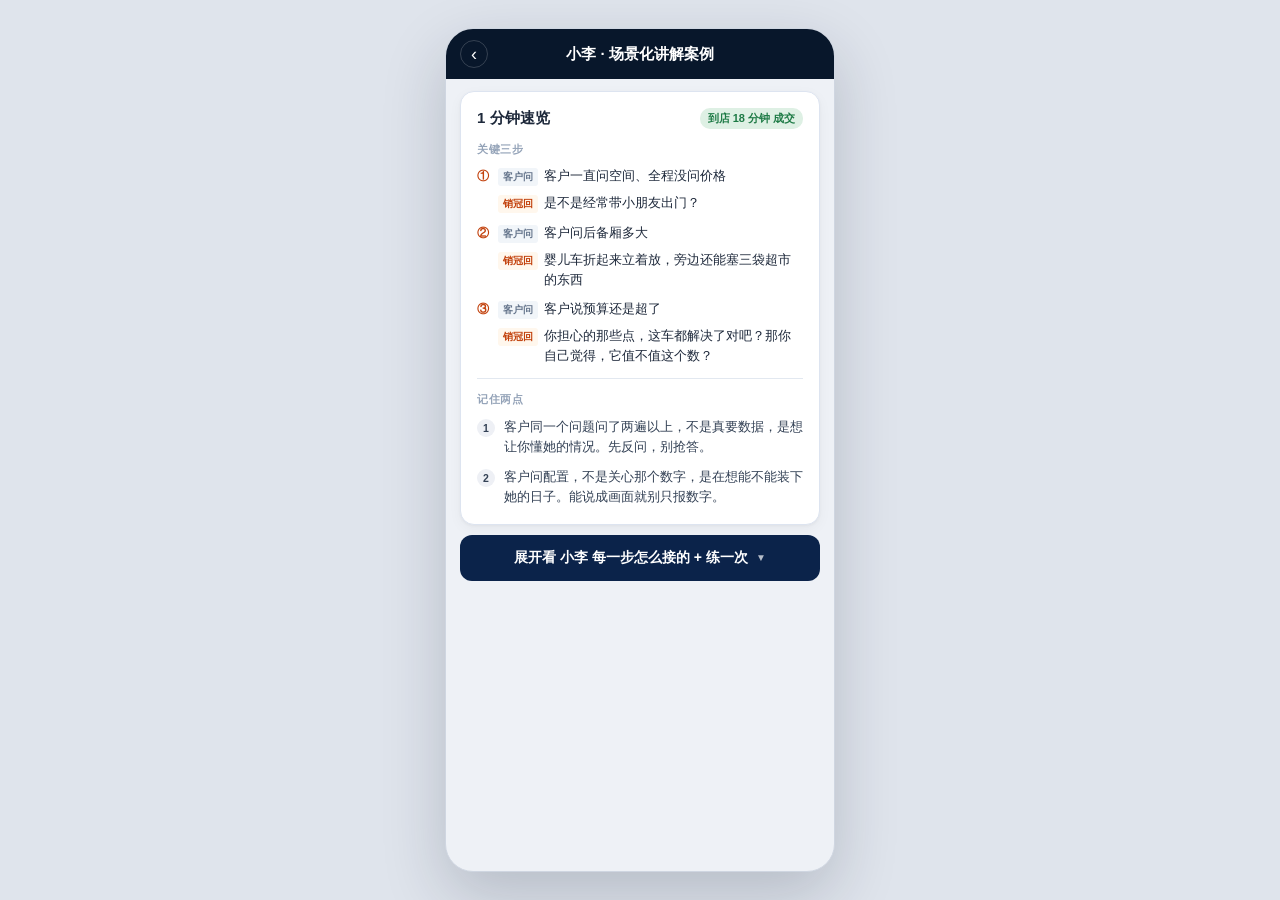
==== commit 823a65d6: "Update: 10 files" ====
--- a/champion-case-detail.html
+++ b/champion-case-detail.html
@@ -124,12 +124,24 @@
       margin-top: 1px; line-height: 1.5;
     }
     .quick-step-body { min-width: 0; }
-    .quick-step-what {
-      font-size: 13px; color: var(--ink); line-height: 1.5; font-weight: 600;
-    }
-    .quick-step-move {
-      font-size: 12.5px; color: #596579; line-height: 1.5;
-      margin-top: 2px;
+    .quick-step-up,
+    .quick-step-down {
+      font-size: 12.5px; line-height: 1.55;
+      display: flex; gap: 6px; align-items: baseline;
+    }
+    .quick-step-up + .quick-step-down { margin-top: 8px; }
+    .quick-step-tag {
+      flex: 0 0 auto;
+      font-size: 10px; font-weight: 700;
+      padding: 1px 5px; border-radius: 3px;
+      line-height: 1.6;
+      white-space: nowrap;
+    }
+    .quick-step-up .quick-step-tag {
+      background: #f1f5f9; color: #64748b;
+    }
+    .quick-step-down .quick-step-tag {
+      background: #fff7ed; color: #c2410c;
     }
 
     /* 记住两点 */
@@ -323,31 +335,31 @@
           navTitle: '小李 · 场景化讲解案例',
           closeTime: '18 分钟',
           quickSteps: [
-            { signal: '客户反复追问空间、全程没问价格', move: '反问「是不是经常带小朋友出门」，引出真实场景' },
-            { signal: '客户问后备厢多大', move: '不说升数，说「婴儿车折起来立着放，旁边塞三袋超市东西」' },
-            { signal: '客户说预算还是超了', move: '不降价，帮她自己算「担心的点都解决了，它值不值这个数」' }
+            { signal: '客户一直问空间、全程没问价格', move: '是不是经常带小朋友出门？' },
+            { signal: '客户问后备厢多大', move: '婴儿车折起来立着放，旁边还能塞三袋超市的东西' },
+            { signal: '客户说预算还是超了', move: '你担心的那些点，这车都解决了对吧？那你自己觉得，它值不值这个数？' }
           ],
           quickLearn: [
-            '客户追问同一方向超过两次 → 不是要数据，是要你理解她的场景。先反问，别抢答。',
-            '客户问一个规格 → 不是在关心数字，是在判断能不能装下她的生活。能翻译成画面就别只报数字。'
+            '客户同一个问题问了两遍以上，不是真要数据，是想让你懂她的情况。先反问，别抢答。',
+            '客户问配置，不是关心那个数字，是在想能不能装下她的日子。能说成画面就别只报数字。'
           ],
           steps: [
             {
-              signal: '年轻女性声音，对话中多次提到孩子、老人、周末出行。全程没主动问价格，最关心的是空间够不够用。',
+              signal: '年轻女客户，聊的时候一直说孩子、老人、周末出去玩。全程没问价格，最在意空间够不够。',
               responseLabel: '小李怎么接',
-              response: '「姐，平时是不是经常带小朋友出门？」',
+              response: '姐，平时是不是经常带小朋友出门？',
               why: '她没问预算，没问"今天能定吗"。客户最在意空间，就先从空间聊起。一句反问让客户自己说出真实需求，比她推销十句都有用。'
             },
             {
               signal: '客户主动问了两次后排和后备厢空间。',
               responseLabel: '小李怎么接',
-              response: '客户问「后备厢多大」，不说升数：「儿童座椅装右边，左边坐两个大人。婴儿车折起来立着放，旁边还能塞三袋超市的东西。」',
+              response: '儿童座椅装右边，左边坐两个大人。婴儿车折起来立着放，旁边还能塞三袋超市的东西。',
               why: '客户要的不是一个数字，是她带孩子出门的那个画面。把参数翻译成生活场景，她能想象到自己用这车的样子。想象到了，就想要了。'
             },
             {
-              signal: '从她反复追问空间可以推断——她真正想确认的是后排能不能装儿童座椅+坐人，后备厢能不能塞婴儿车。这些话没直说，但每一次追问都指向同一个方向。',
+              signal: '她一直问空间，其实就是想知道——后排能不能装儿童座椅+坐人，后备厢能不能塞婴儿车。这些话没明说，但每次问的都是同一件事。',
               responseLabel: '小李怎么接',
-              response: '客户说「预算还是有点超」，没报优惠：「姐，你担心的那些点，这车都解决了对吧？那你自己觉得，它值不值这个数？」',
+              response: '姐，你担心的那些点，这车都解决了对吧？那你自己觉得，它值不值这个数？',
               why: '没替客户还价，而是帮客户自己算账。把前面所有解决了的问题摆出来，让客户自己得出「值」的结论。她自己觉得值，比销售说一百句都管用。'
             }
           ],
@@ -360,31 +372,31 @@
           navTitle: '李晨 · 需求挖掘案例',
           closeTime: '22 分钟',
           quickSteps: [
-            { signal: '客户说「随便看看」，逛一圈没在任何车前停', move: '不问预算、不问车型，先聊家常「平时自己开还是带家人多」' },
-            { signal: '客户提到偶尔跑长途回老家', move: '顺着问「之前那车跑高速感觉咋样」，让他自己说出痛点' },
-            { signal: '客户对推荐点头但还在犹豫', move: '把客户自己说的需求串起来推荐，不是推最好的车，是推最对的车' }
+            { signal: '客户说「随便看看」，逛一圈没在任何车前停', move: '平时自己开还是带家人多？' },
+            { signal: '客户提到偶尔跑长途回老家', move: '那动力和高速稳不稳就很重要了。你之前那车跑高速感觉咋样？' },
+            { signal: '客户对推荐点头但还在犹豫', move: '你刚才说跑长途、带家人，这几点都刚好对上。要不要试一下？' }
           ],
           quickLearn: [
-            '客户说「随便看看」→ 不是拒绝，是还没找到能聊起来的人。先聊家常，别急着介绍配置。',
-            '客户提到一个场景 → 不是在闲聊，是在告诉你决策标准。推荐跟着需求走，不跟着参数表走。'
+            '客户说「随便看看」，不是拒绝，是还没找到能聊起来的人。先聊家常，别急着介绍配置。',
+            '客户提到一个场景，不是在闲聊，是在告诉你他在意的点。推荐跟着需求走，不跟着参数表走。'
           ],
           steps: [
             {
-              signal: '客户进店说「随便看看」，逛了一圈没在任何车前面停下来，也一直没明确说想看什么车型。',
+              signal: '客户进店说「随便看看」，转了一圈哪辆车都没停下来看，也没说想看啥。',
               responseLabel: '李晨怎么接',
-              response: '「哥，平时主要是自己开还是带家人多？」',
+              response: '哥，平时主要是自己开还是带家人多？',
               why: '不问「预算多少」，不问「看哪款」。用一句谁都能答的家常话，让客户自然说出用车场景。一旦他说出「带家人」，你就知道空间和舒适性是重点。'
             },
             {
               signal: '客户提到偶尔要跑长途回老家。',
               responseLabel: '李晨怎么接',
-              response: '「那动力和高速稳不稳就很重要了。你之前那车跑高速感觉咋样？」',
+              response: '那动力和高速稳不稳就很重要了。你之前那车跑高速感觉咋样？',
               why: '从客户自己的经历出发，让他自己说出对旧车的不满。痛点是他自己说的，比销售说一百句都有说服力。而且这段话自然引出了"你需要一台高速更稳的车"。'
             },
             {
               signal: '客户对推荐车型点头但还在犹豫，没主动问价也没说去别家比。',
               responseLabel: '李晨怎么接',
-              response: '「哥，你刚才说跑长途、带家人，这三点 MG7 都刚好对上。你要不要试一下，感受一下高速上那个稳劲？」',
+              response: '哥，你刚才说跑长途、带家人，这三点 MG7 都刚好对上。你要不要试一下，感受一下高速上那个稳劲？',
               why: '把前面聊出来的需求串起来——「跑长途」「带家人」都是客户自己说的，推荐的不是"最好的车"，而是"最对的车"。客户觉得你懂他，信任就有了，后面的推荐他全接了。'
             }
           ],
@@ -397,31 +409,31 @@
           navTitle: '阿强 · 逼单成交案例',
           closeTime: '30 分钟',
           quickSteps: [
-            { signal: '客户说「考虑考虑」但人没走', move: '不说服、不逼迫，先说「我先帮你占名额，随时可退」，给退路' },
-            { signal: '客户开始认真算月供和首付', move: '「今天能锁，明天不敢保证」+「跟家里商量」，有紧迫感没逼迫感' },
-            { signal: '客户在颜色上纠结卡住了', move: '把大决策拆成小决策，颜色说成可改的，先锁优惠再说' }
+            { signal: '客户说「考虑考虑」但人没走', move: '今天这个活动名额我先帮你占着，不想要了随时退，一分不少' },
+            { signal: '客户开始认真算月供和首付', move: '这个优惠今天能锁，明天我不敢保证。你把方案发回去跟家里商量一下' },
+            { signal: '客户在颜色上纠结卡住了', move: '你先定白色，提车的时候想换灰色也行。关键先把优惠锁住，颜色后面能改' }
           ],
           quickLearn: [
-            '客户说考虑但人没走 → 不是不想买，是怕做错决定。先给安全网（可退），别急着逼他。',
-            '客户在小决定上卡住 → 帮他把大决策和小决策分开，小决定给灵活性，大决策自然就过了。'
+            '客户说考虑但人没走，不是不想买，是怕做错决定。先给安全网（可退），别急着逼他。',
+            '客户在小决定上卡住，帮他把大决策和小决策分开，小决定给灵活性，大决策自然就过了。'
           ],
           steps: [
             {
               signal: '客户看了两圈，试驾完回来，嘴里说「再考虑考虑」，但人没走，还在店里转。',
               responseLabel: '阿强怎么接',
-              response: '「哥，定不定没关系。今天这个活动名额我先帮你占着，不想要了随时退，一分不少。」',
+              response: '哥，定不定没关系。今天这个活动名额我先帮你占着，不想要了随时退，一分不少。',
               why: '客户说「考虑」的时候，最怕被逼着现在做决定。阿强反着来——先给退路。客户没压力了，反而愿意坐下来认真聊。这句「随时退」不是在让步，是在把客户留下来。'
             },
             {
               signal: '客户开始认真算价格，问月供多少、首付多少。',
               responseLabel: '阿强怎么接',
-              response: '「这个优惠今天能锁，明天我不敢保证。但你现在不定也没关系，我把方案发你，你晚上跟家里商量一下。」',
+              response: '这个优惠今天能锁，明天我不敢保证。但你现在不定也没关系，我把方案发你，你晚上跟家里商量一下。',
               why: '制造了稀缺感，但没有逼迫感。「跟家里商量」这句话让客户觉得阿强站在他这边，不是只想成交。但「今天能锁明天不敢保证」已经把紧迫感种下了——客户回去商量的时候，脑子里会一直想这句话。'
             },
             {
               signal: '客户还在犹豫颜色，白色和灰色之间拿不定主意。',
               responseLabel: '阿强怎么接',
-              response: '「白色这周能提，灰色要多等两周。你先定白色，提车的时候想换灰色也行。关键是先把优惠锁住，颜色后面能改。」',
+              response: '白色这周能提，灰色要多等两周。你先定白色，提车的时候想换灰色也行。关键是先把优惠锁住，颜色后面能改。',
               why: '把大决策（买不买）拆成小决策（选颜色），再把小决策变成可逆的。客户觉得「没什么损失」，当场就定了。阿强没逼他「现在就买」，而是给他一个「现在定了也没风险」的理由。'
             }
           ],
@@ -449,7 +461,7 @@
 
       // 标题行
       html += '<div class="quick-header">';
-      html += '<h2 class="quick-title">⏱ 1 分钟速览</h2>';
+      html += '<h2 class="quick-title">1 分钟速览</h2>';
       html += '<span class="time-badge">到店 ' + data.closeTime + ' 成交</span>';
       html += '</div>';
 
@@ -461,8 +473,8 @@
         html += '<div class="quick-step-item">';
         html += '<span class="quick-step-num">' + CIRCLE_NUMS[i] + '</span>';
         html += '<div class="quick-step-body">';
-        html += '<div class="quick-step-what">' + qs.signal + '</div>';
-        html += '<div class="quick-step-move">→ ' + qs.move + '</div>';
+        html += '<div class="quick-step-up"><span class="quick-step-tag">客户问</span>' + qs.signal + '</div>';
+        html += '<div class="quick-step-down"><span class="quick-step-tag">销冠回</span>' + qs.move + '</div>';
         html += '</div></div>';
       }
       html += '</div>';
@@ -491,9 +503,9 @@
       // ===== 完整拆解（默认收起）=====
       html += '<div class="expandable-sections collapsed" id="expandableSections">';
 
-      // 问题 → 解法
+      // 一步步拆
       html += '<section class="section-card">';
-      html += '<h3 class="section-title">问题 → 解法</h3>';
+      html += '<h3 class="section-title">一步步拆</h3>';
 
       for (var k = 0; k < data.steps.length; k++) {
         var step = data.steps[k];
@@ -505,7 +517,7 @@
         html += '<div class="response-block">';
         html += '<span class="num-label" style="background:#f3f4f6;color:#5f6c80;">' + step.responseLabel + '</span>';
         html += '<p class="num-text">' + step.response + '</p>';
-        html += '<p class="why-line"><b>为什么管用</b>：' + step.why + '</p>';
+        html += '<p class="why-line"><b>为啥管用</b>：' + step.why + '</p>';
         html += '</div></div></div>';
       }
 
@@ -515,7 +527,7 @@
       html += '<section class="section-card muted-bg">';
       html += '<h3 class="section-title">还原场景，练一下</h3>';
       html += '<div class="practice-scene">';
-      html += '<div class="practice-scene-label">客户原话</div>';
+      html += '<div class="practice-scene-label">客户这么说</div>';
       html += data.practice.scene;
       html += '</div>';
       html += '<button class="practice-btn practice-btn-blue" id="practiceBtn" aria-label="进入练习队列">';
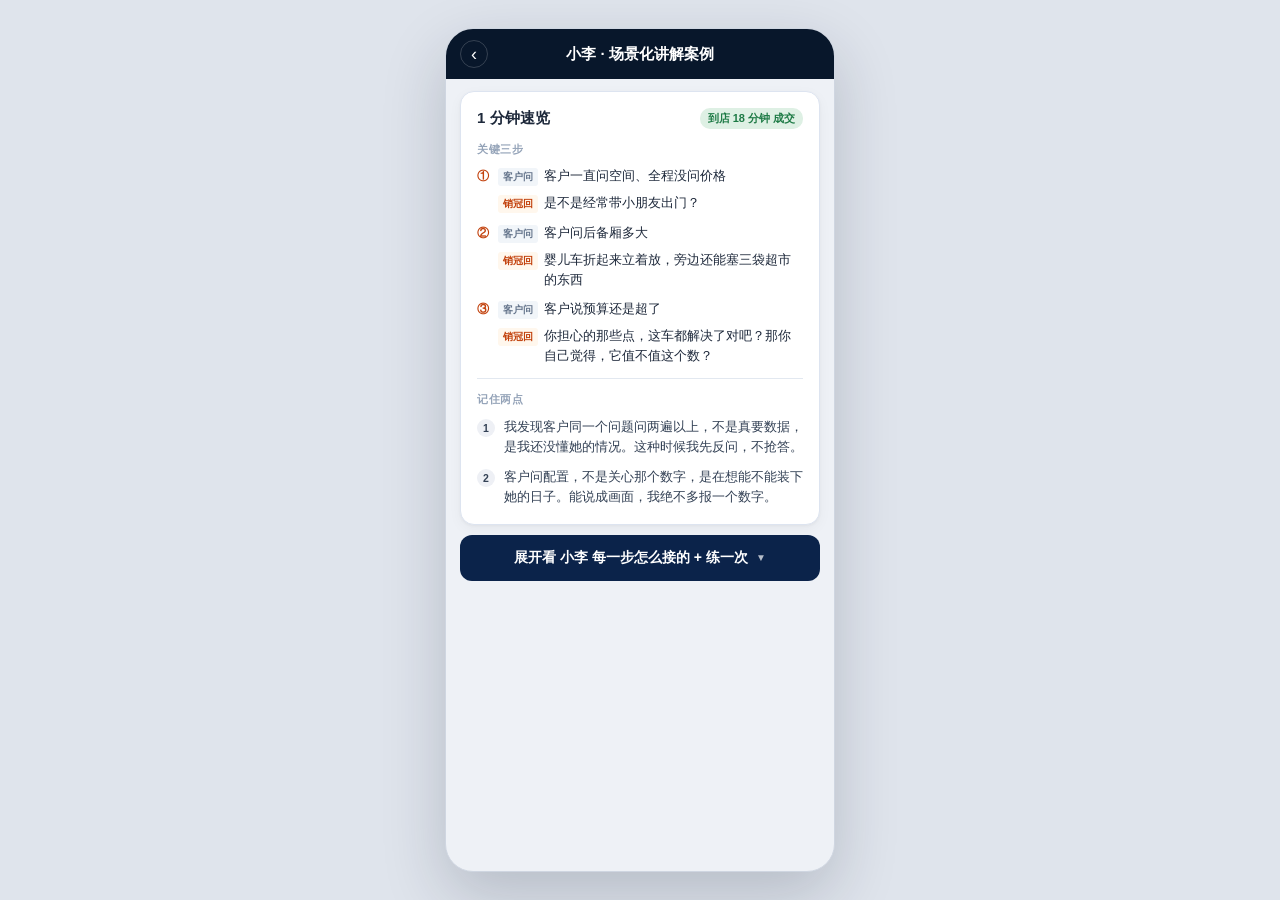
==== commit b74af62a: "Update: 10 files" ====
--- a/champion-case-detail.html
+++ b/champion-case-detail.html
@@ -340,27 +340,27 @@
             { signal: '客户说预算还是超了', move: '你担心的那些点，这车都解决了对吧？那你自己觉得，它值不值这个数？' }
           ],
           quickLearn: [
-            '客户同一个问题问了两遍以上，不是真要数据，是想让你懂她的情况。先反问，别抢答。',
-            '客户问配置，不是关心那个数字，是在想能不能装下她的日子。能说成画面就别只报数字。'
+            '我发现客户同一个问题问两遍以上，不是真要数据，是我还没懂她的情况。这种时候我先反问，不抢答。',
+            '客户问配置，不是关心那个数字，是在想能不能装下她的日子。能说成画面，我绝不多报一个数字。'
           ],
           steps: [
             {
               signal: '年轻女客户，聊的时候一直说孩子、老人、周末出去玩。全程没问价格，最在意空间够不够。',
               responseLabel: '小李怎么接',
               response: '姐，平时是不是经常带小朋友出门？',
-              why: '她没问预算，没问"今天能定吗"。客户最在意空间，就先从空间聊起。一句反问让客户自己说出真实需求，比她推销十句都有用。'
+              why: '我没问她预算多少、今天能不能定。她一直问空间，我就先从空间聊。这句反问一抛出去，她自己就把带娃出门的难处全说出来了，比我推销十句都管用。'
             },
             {
               signal: '客户主动问了两次后排和后备厢空间。',
               responseLabel: '小李怎么接',
               response: '儿童座椅装右边，左边坐两个大人。婴儿车折起来立着放，旁边还能塞三袋超市的东西。',
-              why: '客户要的不是一个数字，是她带孩子出门的那个画面。把参数翻译成生活场景，她能想象到自己用这车的样子。想象到了，就想要了。'
+              why: '我知道她要的不是数字，是带孩子出门的那个画面。我把后备厢升数翻译成周末超市采购的样子，她脑子里有画面了，自己就知道这车合适——想象到了，就想要了。'
             },
             {
               signal: '她一直问空间，其实就是想知道——后排能不能装儿童座椅+坐人，后备厢能不能塞婴儿车。这些话没明说，但每次问的都是同一件事。',
               responseLabel: '小李怎么接',
               response: '姐，你担心的那些点，这车都解决了对吧？那你自己觉得，它值不值这个数？',
-              why: '没替客户还价，而是帮客户自己算账。把前面所有解决了的问题摆出来，让客户自己得出「值」的结论。她自己觉得值，比销售说一百句都管用。'
+              why: '我没替她还价——替她还价等于替她做决定。我把前面帮她解决的顾虑全摆出来，让她自己判断值不值。她自己觉得值，比我降价一万都管用。'
             }
           ],
           practice: {
@@ -377,27 +377,27 @@
             { signal: '客户对推荐点头但还在犹豫', move: '你刚才说跑长途、带家人，这几点都刚好对上。要不要试一下？' }
           ],
           quickLearn: [
-            '客户说「随便看看」，不是拒绝，是还没找到能聊起来的人。先聊家常，别急着介绍配置。',
-            '客户提到一个场景，不是在闲聊，是在告诉你他在意的点。推荐跟着需求走，不跟着参数表走。'
+            '我遇到说「随便看看」的客户，心里清楚他不是拒绝，是还没找到能聊起来的人。我先问一句家常，不急介绍配置。',
+            '客户提到一个场景，不是在闲聊，是在告诉我他在意什么。我推荐车型跟着他自己说的需求走，不跟着参数表走。'
           ],
           steps: [
             {
               signal: '客户进店说「随便看看」，转了一圈哪辆车都没停下来看，也没说想看啥。',
               responseLabel: '李晨怎么接',
               response: '哥，平时主要是自己开还是带家人多？',
-              why: '不问「预算多少」，不问「看哪款」。用一句谁都能答的家常话，让客户自然说出用车场景。一旦他说出「带家人」，你就知道空间和舒适性是重点。'
+              why: '我不问「预算多少」、不问「看哪款」。就一句谁都能接的家常话，他自己就把用车场景说出来了。他说「带家人」，我就知道空间和舒适性是重点，后面全围着这俩聊。'
             },
             {
               signal: '客户提到偶尔要跑长途回老家。',
               responseLabel: '李晨怎么接',
               response: '那动力和高速稳不稳就很重要了。你之前那车跑高速感觉咋样？',
-              why: '从客户自己的经历出发，让他自己说出对旧车的不满。痛点是他自己说的，比销售说一百句都有说服力。而且这段话自然引出了"你需要一台高速更稳的车"。'
+              why: '我从他自己的经历切入，让他自己说出旧车哪里不满意。痛点是他自己说出来的，比我分析一百句都有说服力。而且这句反问自然引出了「你需要一台高速更稳的车」。'
             },
             {
               signal: '客户对推荐车型点头但还在犹豫，没主动问价也没说去别家比。',
               responseLabel: '李晨怎么接',
               response: '哥，你刚才说跑长途、带家人，这三点 MG7 都刚好对上。你要不要试一下，感受一下高速上那个稳劲？',
-              why: '把前面聊出来的需求串起来——「跑长途」「带家人」都是客户自己说的，推荐的不是"最好的车"，而是"最对的车"。客户觉得你懂他，信任就有了，后面的推荐他全接了。'
+              why: '我把前面他自己说的需求串起来——「跑长途」「带家人」全是他亲口说的。我推荐的不是最好的车，是最对的车。他感觉我懂他，后面推荐全接了，一个都没打回来。'
             }
           ],
           practice: {
@@ -414,27 +414,27 @@
             { signal: '客户在颜色上纠结卡住了', move: '你先定白色，提车的时候想换灰色也行。关键先把优惠锁住，颜色后面能改' }
           ],
           quickLearn: [
-            '客户说考虑但人没走，不是不想买，是怕做错决定。先给安全网（可退），别急着逼他。',
-            '客户在小决定上卡住，帮他把大决策和小决策分开，小决定给灵活性，大决策自然就过了。'
+            '我观察到客户说考虑但人没走，不是不想买，是怕做错决定。所以我先给安全网（可退），不急着逼他。',
+            '客户在小决定上卡住的时候，我帮他把大决策和小决策拆开——小决定给灵活性，大决策自然就过了。'
           ],
           steps: [
             {
               signal: '客户看了两圈，试驾完回来，嘴里说「再考虑考虑」，但人没走，还在店里转。',
               responseLabel: '阿强怎么接',
               response: '哥，定不定没关系。今天这个活动名额我先帮你占着，不想要了随时退，一分不少。',
-              why: '客户说「考虑」的时候，最怕被逼着现在做决定。阿强反着来——先给退路。客户没压力了，反而愿意坐下来认真聊。这句「随时退」不是在让步，是在把客户留下来。'
+              why: '客户说「考虑」的时候，最怕被逼着现在做决定。我反着来——先给退路。他没压力了，反而愿意坐下来认真跟我聊。这句「随时退」不是在让步，是在把他留下来。'
             },
             {
               signal: '客户开始认真算价格，问月供多少、首付多少。',
               responseLabel: '阿强怎么接',
               response: '这个优惠今天能锁，明天我不敢保证。但你现在不定也没关系，我把方案发你，你晚上跟家里商量一下。',
-              why: '制造了稀缺感，但没有逼迫感。「跟家里商量」这句话让客户觉得阿强站在他这边，不是只想成交。但「今天能锁明天不敢保证」已经把紧迫感种下了——客户回去商量的时候，脑子里会一直想这句话。'
+              why: '我制造了稀缺感，但没有逼迫感。「跟家里商量」让他觉得我站在他这边，不是只想成交。但「今天能锁明天不敢保证」已经在他脑子里种下了——他回去商量的时候会一直想这句话。'
             },
             {
               signal: '客户还在犹豫颜色，白色和灰色之间拿不定主意。',
               responseLabel: '阿强怎么接',
               response: '白色这周能提，灰色要多等两周。你先定白色，提车的时候想换灰色也行。关键是先把优惠锁住，颜色后面能改。',
-              why: '把大决策（买不买）拆成小决策（选颜色），再把小决策变成可逆的。客户觉得「没什么损失」，当场就定了。阿强没逼他「现在就买」，而是给他一个「现在定了也没风险」的理由。'
+              why: '我把大决策（买不买）拆成小决策（选颜色），再把小决策变成可逆的——颜色后面能改。他觉得「没什么损失」，当场就定了。我没逼他「现在就买」，给了他一个「现在定了也没风险」的理由。'
             }
           ],
           practice: {
@@ -568,21 +568,21 @@
             rounds: [
               {
                 customer: '这车后排空间怎么样？我带孩子出门东西多，平时还要带老人。',
-                coach: '别急着报后排宽度多少毫米——她不是在问数据，她是在确认「一家人能不能舒舒服服坐进去」。先反问一句了解真实场景。',
-                reference: '「姐，平时是不是经常带小朋友出门？」<br><br><strong>为什么这样接——</strong>她没问预算、没问"今天能定吗"。一句反问让客户自己说出真实需求，比你推销十句都有用。'
+                coach: '我遇到这种情况，绝不多报一个数据——她不是在问后排多少毫米，是在确认「一家人能不能舒舒服服坐进去」。你先反问一句，让她自己说出真实场景。',
+                reference: '「姐，平时是不是经常带小朋友出门？」<br><br><strong>为什么这样接——</strong>我没问她预算、没问今天能不能定。这句反问让她自己把真实需求全说出来，比我推销十句都管用。'
               },
               {
                 customer: '后备厢多大？婴儿车、妈咪包能一起放进去吗？平时还要买菜。',
-                coach: '她又问空间了——别报升数。把后备厢翻译成她家的生活画面：婴儿车怎么放、旁边能塞什么。让她"看到"自己用这车的画面。',
+                coach: '她又问空间了——别报升数。我习惯把后备厢翻译成她家的生活画面：婴儿车怎么放、旁边能塞什么。让她"看到"自己用这车的画面，别让她算数字。',
                 reference: '「儿童座椅装右边，左边坐两个大人。婴儿车折起来立着放，旁边还能塞三袋超市的东西。」<br><br><strong>为什么这样接——</strong>客户要的不是一个数字，是她带孩子出门的那个画面。想象到了，就想要了。'
               },
               {
                 customer: '车我挺喜欢的，但价格还是有点超预算，我先回去再考虑一下。',
-                coach: '她在算账了！别急着报优惠或降价——帮她把自己认可的点串起来，让她自己得出「值」的结论。',
-                reference: '「姐，你担心的那些点，这车都解决了对吧？那你自己觉得，它值不值这个数？」<br><br><strong>为什么这样接——</strong>没替客户还价，而是帮客户自己算账。她自己觉得值，比你说一百句都管用。'
-              }
-            ],
-            summary: '这组练的是——客户要的不是后备厢多少升，是她带孩子出门的那个画面。把数字翻译成生活场景，她能想象到就想要了。3 个回合你都把参数换成了画面，接得漂亮。'
+                coach: '她在算账了！别急着报优惠或降价——帮她把自己认可的点串起来，让她自己得出「值」的结论。我的经验是：她自己觉得值，比你让价一万都管用。',
+                reference: '「姐，你担心的那些点，这车都解决了对吧？那你自己觉得，它值不值这个数？」<br><br><strong>为什么这样接——</strong>我没替客户还价，而是帮客户自己算账。她自己觉得值，比我说一百句都管用。'
+              }
+            ],
+            summary: '这组练的是——客户要的不是后备厢多少升，是她带孩子出门的那个画面。我把数字翻译成生活场景，她能想象到就想要了。3 个回合你都把参数换成了画面，接得漂亮。'
           },
           {
             type: 'real', name: '带父母的女儿', shortName: '带父母',
@@ -591,21 +591,21 @@
             rounds: [
               {
                 customer: '我爸妈年纪大了腿脚不太方便，这个车上下车会不会很费劲？',
-                coach: '别报座椅高度多少厘米、车门开合角度多少度——她在确认「爸妈坐这个车会不会受罪」。把参数翻译成爸妈舒舒服服坐进去的画面。',
-                reference: '「姐，您让爸妈到车边来——您看，门一开，这座椅高度刚好，一抬脚就坐进去了。不用弯腰，不用钻，您试试。」<br><br><strong>为什么这样接——</strong>不讲参数讲体验。让她自己坐进去感受"一抬脚就上去"，比报一百个数字都有说服力。'
+                coach: '我遇到这种情况，绝不报座椅高度多少厘米、车门开合多少度——她在确认「爸妈坐这个车会不会受罪」。你直接把她爸妈舒舒服服坐进去的画面描出来。',
+                reference: '「姐，您让爸妈到车边来——您看，门一开，这座椅高度刚好，一抬脚就坐进去了。不用弯腰，不用钻，您试试。」<br><br><strong>为什么这样接——</strong>我不讲参数讲体验。让她自己坐进去感受"一抬脚就上去"，比报一百个数字都有说服力。'
               },
               {
                 customer: '那我妈坐后排，膝盖会不会顶着前面？我爸腰不好，坐久了行不行？',
-                coach: '她又问到具体人了——别报膝部空间多少厘米。把她爸妈的名字带到画面里：让客户自己坐到后排去，用身体感受空间。',
-                reference: '「来，您坐后排感受一下——您看膝盖离前面还有两拳，您爸腿再长也够。这座椅靠背能调角度，您爸腰不好正好可以往后仰一点，长途也不累。」<br><br><strong>为什么这样接——</strong>不说「膝部空间 950mm」，说「您爸腿再长也够」。把每个参数都翻译成她爸妈坐在车里的样子。'
+                coach: '她又问到具体人了——别报膝部空间多少厘米。我是把她爸妈的称呼直接带到话里，让客户自己坐到后排去，用身体感受空间，比听数字直观一百倍。',
+                reference: '「来，您坐后排感受一下——您看膝盖离前面还有两拳，您爸腿再长也够。这座椅靠背能调角度，您爸腰不好正好可以往后仰一点，长途也不累。」<br><br><strong>为什么这样接——</strong>我不说「膝部空间 950mm」，我说「您爸腿再长也够」。每个参数我都翻译成她爸妈坐在车里的画面。'
               },
               {
                 customer: '听起来是不错，但老人家上下车频率也不高，多花这些钱值得吗？',
-                coach: '她开始算性价比了——别急着推销。把她之前自己说出来的痛点串起来：「您刚才也说了，爸妈腿脚不方便、爸腰不好」。让她自己确认这些是值得花钱解决的问题。',
-                reference: '「姐，您刚才说爸妈腿脚不方便，爸腰也不好——那每次出门，让他们舒舒服服坐进去，不用弯腰不用钻，这个体验值不值？咱买车不就是为了让家人舒服嘛。」<br><br><strong>为什么这样接——</strong>不替客户做决定，帮她把自己在意的点串起来。她自己已经说出了所有需要这辆车的理由。'
-              }
-            ],
-            summary: '这组练的是——客户担心老人上下车，不是在问座椅参数，是在确认"爸妈会不会受罪"。三个回合你都没报数字，而是把她爸妈坐车的画面一步步描清楚。'
+                coach: '她开始算性价比了——别急着推销。我是把她之前自己说出来的痛点全串起来：爸妈腿脚不方便、爸腰不好。让她自己确认这些东西值得花钱，比你说"这车好"管用一百倍。',
+                reference: '「姐，您刚才说爸妈腿脚不方便，爸腰也不好——那每次出门，让他们舒舒服服坐进去，不用弯腰不用钻，这个体验值不值？咱买车不就是为了让家人舒服嘛。」<br><br><strong>为什么这样接——</strong>我没替客户做决定，帮她把自己在意的点串起来。她自己已经说出了所有需要这辆车的理由，我只需要点一下。'
+              }
+            ],
+            summary: '这组练的是——客户担心老人上下车，不是在问座椅参数，是在确认"爸妈会不会受罪"。三个回合我都没报一个数字，就把她爸妈坐车的画面一步步描清楚了。'
           },
           {
             type: 'real', name: '看半天的小伙子', shortName: '小伙子',
@@ -614,21 +614,21 @@
             rounds: [
               {
                 customer: '行，我再看看。',
-                coach: '别就这么放他走——他嘴上说「再看看」，心里可能卡着一个你没问到的问题。用一个真诚的追问把他留下来。',
-                reference: '「哥等一下——我看您看了挺久的，是有哪个地方拿不准吗？您直说，我帮您参考参考。」<br><br><strong>为什么这样接——</strong>不放弃，用一个真诚的追问把他留下来，别让他带着疑问走。'
+                coach: '别就这么放他走——他嘴上说「再看看」，心里可能卡着一个你没问到的问题。我遇到这种，用一个真诚的追问把他留下来，别让他带着疑问出门。',
+                reference: '「哥等一下——我看您看了挺久的，是有哪个地方拿不准吗？您直说，我帮您参考参考。」<br><br><strong>为什么这样接——</strong>我不放弃。用一个真诚的追问把他留下来，别让他带着疑问走——他走了就真不会再回来了。'
               },
               {
                 customer: '也没啥，就是你讲了一堆配置，我还是没搞明白这车跟我每天上下班有什么关系。',
-                coach: '找到了！他在说「你讲的参数我听不懂、跟我没关系」——别继续堆配置。问清他的日常场景，然后把配置翻译成他每天会遇到的具体画面。',
-                reference: '「哥你说得对，我刚才讲太多了。你每天通勤多久？走什么路？」<br><br><strong>为什么这样接——</strong>先认错、再提问。把节奏从"我讲你听"切换成"你聊我帮你想"。'
+                coach: '找到了！他在说「你讲的参数我听不懂、跟我没关系」——别继续堆配置，先认错。问清他的日常场景，再把配置翻译成他每天会遇到的画面，他自然就有兴趣了。',
+                reference: '「哥你说得对，我刚才讲太多了。你每天通勤多久？走什么路？」<br><br><strong>为什么这样接——</strong>我先认错、再提问。把节奏从"我讲你听"切换成"你聊我帮你想"，他一开口，后面就好办了。'
               },
               {
                 customer: '每天来回 40 公里，一半高架一半市区，堵车堵得烦死了。',
-                coach: '场景清晰了！把车的功能翻译成他通勤路上的画面：堵车时自适应巡航跟车、高架上动力随叫随到。别再说任何参数。',
-                reference: '「40 公里不短啊。堵车的时候这车有自适应巡航，自动跟车你脚不用一直踩刹车，轻松一半。上了高架一脚油门就上 80，变道超车特别利索。你每天来回那 40 公里，开车能轻松不少。」<br><br><strong>为什么这样接——</strong>把「ACC 自适应巡航」翻译成「堵车脚不用一直踩刹车」，把「2.0T」翻译成「一脚油门就上 80」。他听懂了，就有兴趣了。'
-              }
-            ],
-            summary: '这组练的是——客户说「再看看」不是拒绝，是你的介绍没跟他发生关系。把功能从参数表里拽出来，放进他每天 40 公里通勤的路上。'
+                coach: '场景清晰了！把车的功能翻译成他通勤路上的画面：堵车时自适应巡航跟车、高架上动力随叫随到。从这一刻起，一个参数都别再报——全说成他每天会遇到的场景。',
+                reference: '「40 公里不短啊。堵车的时候这车有自适应巡航，自动跟车你脚不用一直踩刹车，轻松一半。上了高架一脚油门就上 80，变道超车特别利索。你每天来回那 40 公里，开车能轻松不少。」<br><br><strong>为什么这样接——</strong>我把「ACC 自适应巡航」翻译成「堵车脚不用一直踩刹车」，把「2.0T」翻译成「一脚油门就上 80」。他听懂了，就有兴趣了。'
+              }
+            ],
+            summary: '这组练的是——客户说「再看看」不是拒绝，是我的介绍没跟他发生关系。我把功能从参数表里拽出来，放进他每天 40 公里通勤的路上，他马上就听进去了。'
           }
         ],
 
@@ -641,21 +641,21 @@
             rounds: [
               {
                 customer: '我就随便看看，还没想好买什么车。',
-                coach: '别开始介绍车——「随便看看」不是拒绝，是还没找到能聊起来的人。不问车、不问预算，先问一句他怎么过日子。',
-                reference: '「哥，平时主要是自己开还是带家人多？」<br><br><strong>为什么这样接——</strong>不问「预算多少」、不问「看哪款」。一句谁都能答的家常话，让客户自然说出用车场景。'
+                coach: '别一上来就介绍车——「随便看看」不是拒绝，是他还没找到能聊起来的人。我不问车、不问预算，先问他一句怎么过日子。',
+                reference: '「哥，平时主要是自己开还是带家人多？」<br><br><strong>为什么这样接——</strong>我不问「预算多少」、不问「看哪款」。一句谁都能答的家常话，他自然就把用车场景说出来了。'
               },
               {
                 customer: '主要自己开，但偶尔要跑长途回老家。',
-                coach: '听到「跑长途」了！这是他在告诉你决策标准。从他的经历出发，让他自己说出对旧车的不满。',
-                reference: '「那动力和高速稳不稳就很重要了。你之前那车跑高速感觉咋样？」<br><br><strong>为什么这样接——</strong>痛点是他自己说的，比销售说一百句都有说服力。自然引出"你需要一台高速更稳的车"。'
+                coach: '听到「跑长途」了！这是他在告诉你决策标准——不是随便说说，是在给你线索。你从他的经历出发，让他自己说出对旧车的不满，比你说一百句都管用。',
+                reference: '「那动力和高速稳不稳就很重要了。你之前那车跑高速感觉咋样？」<br><br><strong>为什么这样接——</strong>痛点是他自己说的，比我说一百句都有说服力。这句反问自然就引出了「你需要一台高速更稳的车」。'
               },
               {
                 customer: '（对推荐车型点头但还在犹豫，没主动问价也没说去别家比）',
-                coach: '把前面聊出来的需求串起来——「跑长途」「带家人」都是他自己说的。推荐的不是最好的车，而是最对的车。',
-                reference: '「哥，你刚才说跑长途、带家人，这几点 MG7 都刚好对上。你要不要试一下，感受一下高速上那个稳劲？」<br><br><strong>为什么这样接——</strong>客户觉得你懂他，信任就有了。全程客户觉得是自己在选，其实是你帮他在梳理。'
-              }
-            ],
-            summary: '这组练的是——「随便看看」不是拒绝，是还没找到能聊起来的人。不急着介绍配置，先聊一句家常，把对话从「你要什么车」变成「你怎么过日子」。'
+                coach: '把前面聊出来的需求串起来——「跑长途」「带家人」都是他自己说的。你推荐的不是最好的车，而是最对的车，客户一听就知道你是真懂他。',
+                reference: '「哥，你刚才说跑长途、带家人，这几点 MG7 都刚好对上。你要不要试一下，感受一下高速上那个稳劲？」<br><br><strong>为什么这样接——</strong>他感觉我懂他，信任就有了。全程他觉得自己在选，其实是我在帮他把思路理顺。'
+              }
+            ],
+            summary: '这组练的是——「随便看看」不是拒绝，是还没找到能聊起来的人。我不急着介绍配置，先聊一句家常，把对话从「你要什么车」变成「你怎么过日子」。'
           },
           {
             type: 'real', name: '带媳妇来的夫妻', shortName: '夫妻档',
@@ -664,21 +664,21 @@
             rounds: [
               {
                 customer: '（老公在看车，媳妇站在旁边刷手机不说话）',
-                coach: '别光跟老公聊——买车是两个人的事，媳妇不开口不代表没意见。用一个她肯定能接住的问题，把她拉进对话。',
-                reference: '「嫂子，您怀孕几个月啦？平时坐着舒不舒服对您特别重要——您来坐一下副驾，感受感受这座椅。」<br><br><strong>为什么这样接——</strong>不问车，先关心她本人的状态。让媳妇从旁观者变成参与者。她坐舒服了，这车就成功了一半。'
+                coach: '别光跟老公聊——买车是两个人的事，媳妇不开口不代表没意见。你用一个她肯定能接住的问题，把她拉进对话。',
+                reference: '「嫂子，您怀孕几个月啦？平时坐着舒不舒服对您特别重要——您来坐一下副驾，感受感受这座椅。」<br><br><strong>为什么这样接——</strong>我不问车，先关心她本人的状态。让媳妇从旁观者变成参与者，她坐舒服了，这车就成功了一半。'
               },
               {
                 customer: '（媳妇终于开口）我就是怕生完孩子以后，婴儿车、安全座椅这些东西不好放。',
-                coach: '她开口了！而且直接说出了核心需求——婴儿车和安全座椅。顺着这个问题深入，别跳到别的功能去。',
-                reference: '「嫂子您想得真周到——来，我带您到后备厢，咱实际比划一下。婴儿车折叠后这么大，竖着放这儿，旁边安全座椅盒子放这儿。您看，还有一半空间空着呢。」<br><br><strong>为什么这样接——</strong>用实物比划代替数字，让她亲眼看到空间够用。眼见的画面比嘴上说的靠谱一百倍。'
+                coach: '她开口了！而且直接说出了核心需求——婴儿车和安全座椅。顺着这个问题深入，用实物比划让她亲眼看到，别跳到别的功能去。',
+                reference: '「嫂子您想得真周到——来，我带您到后备厢，咱实际比划一下。婴儿车折叠后这么大，竖着放这儿，旁边安全座椅盒子放这儿。您看，还有一半空间空着呢。」<br><br><strong>为什么这样接——</strong>我用实物比划代替数字，让她亲眼看到空间够用。眼见的画面比嘴上说的靠谱一百倍。'
               },
               {
                 customer: '嗯，是挺能装的。老公你觉得呢？',
-                coach: '媳妇认可了！她在问老公意见——别替老公答，也别让老公说「再看看」。帮老公把话接住。',
-                reference: '「嫂子都点头了，哥您呢？嫂子带娃出门要用的东西这车全能装下，您平时上下班开着也舒服——这车你俩都合适。」<br><br><strong>为什么这样接——</strong>分别确认两个人的需求都满足：媳妇要空间带娃、老公开着舒服。两个人都被照顾到了，决策就快了。'
-              }
-            ],
-            summary: '这组练的是——夫妻一起看车，不开口的那个人往往才是关键决策者。你用一个关心她本人的问题把媳妇拉进对话，三回合从沉默到认可。'
+                coach: '媳妇认可了！她在问老公意见——别替老公答，也别让老公说「再看看」。你帮老公把话接住，两个人都照顾到。',
+                reference: '「嫂子都点头了，哥您呢？嫂子带娃出门要用的东西这车全能装下，您平时上下班开着也舒服——这车你俩都合适。」<br><br><strong>为什么这样接——</strong>我分别确认两个人的需求都满足：媳妇要空间带娃、老公开着舒服。两个人都被照顾到了，决策就快了。'
+              }
+            ],
+            summary: '这组练的是——夫妻一起看车，不开口的那个人往往才是关键决策者。我用一个关心她本人的问题把媳妇拉进对话，三回合从沉默到认可。'
           },
           {
             type: 'real', name: '沉默看手机的女士', shortName: '沉默女',
@@ -687,21 +687,21 @@
             rounds: [
               {
                 customer: '（低头看手机，嗯嗯两声，没抬头）',
-                coach: '别继续介绍了——她看手机可能在看竞品，也可能在回消息。先停下来，用服务而不是推销来破冰。',
-                reference: '「姐，您先慢慢看，不着急。需要我帮您倒杯水吗？」<br><br><strong>为什么这样接——</strong>不追着介绍车。先给空间、给服务。让她觉得你不是急着卖车，是在关心她。'
+                coach: '别继续介绍了——她看手机可能在看竞品，也可能在回消息。你先停下来，用服务而不是推销来破冰。',
+                reference: '「姐，您先慢慢看，不着急。需要我帮您倒杯水吗？」<br><br><strong>为什么这样接——</strong>我不追着介绍车。先给空间、给服务，让她觉得我不是急着卖车，是在关心她。'
               },
               {
                 customer: '嗯…不用，我就随便看看。',
-                coach: '她接话了！虽然敷衍，但是突破口。别问「您想看什么车」这种能用一个字回答的问题——问她一个关于她生活的问题。',
-                reference: '「没事，随便看挺好的，不买也可以先了解了解。姐您平时是自己开得多，还是带家人多呀？」<br><br><strong>为什么这样接——</strong>不问「买不买」，问「怎么用」。降防备、开话头。用谁都能答的家常问题。'
+                coach: '她接话了！虽然敷衍，但是突破口。别问「您想看什么车」这种能用一个字回答的问题——问她一个关于她生活的问题，让她没法用嗯敷衍。',
+                reference: '「没事，随便看挺好的，不买也可以先了解了解。姐您平时是自己开得多，还是带家人多呀？」<br><br><strong>为什么这样接——</strong>我不问「买不买」，问「怎么用」。降防备、开话头，用谁都能答的家常问题，让她从「嗯」变成说话。'
               },
               {
                 customer: '自己开，偶尔周末带闺蜜出去逛逛。',
-                coach: '打开了！她不是没兴趣，是之前你没问到她在意的点。现在顺着「自己开 + 带闺蜜」往下聊操控感和乘坐感受——别又开始报参数。',
-                reference: '「自己开的话这车特别合适——方向盘轻、视野高，开着不累。带闺蜜出去玩后排空间也够，她们坐后面翘个二郎腿都没问题——姐您坐进去感受一下。」<br><br><strong>为什么这样接——</strong>从她自己说出的两个场景切入：自己开 = 好开，带闺蜜 = 空间够。抓住她说的每句话，精准匹配。'
-              }
-            ],
-            summary: '这组练的是——客户不说话不是不想买，是你的话没踩到她的点上。三个回合你用服务破冰、用家常问题开话头、用她自己的场景精准切入。'
+                coach: '打开了！她不是没兴趣，是之前你没问到她在意的点。顺着「自己开 + 带闺蜜」往下聊操控感和乘坐感受——别又开始报参数，全翻译成她生活中的画面。',
+                reference: '「自己开的话这车特别合适——方向盘轻、视野高，开着不累。带闺蜜出去玩后排空间也够，她们坐后面翘个二郎腿都没问题——姐您坐进去感受一下。」<br><br><strong>为什么这样接——</strong>我从她自己说出的两个场景切入：自己开 = 好开，带闺蜜 = 空间够。抓住她说的每句话，精准匹配回去，她会觉得我认真听了她说话。'
+              }
+            ],
+            summary: '这组练的是——客户不说话不是不想买，是我的话没踩到她的点上。三个回合我用服务破冰、用家常问题开话头、用她自己说的场景精准切入。'
           }
         ],
 
@@ -714,21 +714,21 @@
             rounds: [
               {
                 customer: '车还不错，但我想再考虑考虑，不急这一两天。',
-                coach: '他说「考虑」但人没走——不是不想买，是怕现在做决定会后悔。别追「考虑什么」，先给一条退路。',
-                reference: '「哥，定不定没关系。今天这个活动名额我先帮你占着，不想要了随时退，一分不少。」<br><br><strong>为什么这样接——</strong>先给退路，客户没压力了反而愿意坐下来认真聊。这句「随时退」不是在让步，是在把客户留下来。'
+                coach: '他说「考虑」但人没走——不是不想买，是怕现在做决定会后悔。别追「考虑什么」，先给一条退路，把防备卸下来。',
+                reference: '「哥，定不定没关系。今天这个活动名额我先帮你占着，不想要了随时退，一分不少。」<br><br><strong>为什么这样接——</strong>我先给退路，他没压力了反而愿意坐下来认真聊。这句「随时退」不是在让步，是在把他留下来。'
               },
               {
                 customer: '那行，你帮我算算——月供多少？首付多少？',
-                coach: '他开始认真算价格了！现在制造稀缺感，但不能有逼迫感。「跟家里商量」让他觉得你站在他这边。',
-                reference: '「这个优惠今天能锁，明天我不敢保证。但你现在不定也没关系，我把方案发你，你晚上跟家里商量一下。」<br><br><strong>为什么这样接——</strong>「今天能锁明天不敢保证」已经把紧迫感种下了——他回去商量的时候，脑子里会一直想这句话。'
+                coach: '他开始认真算价格了！现在制造稀缺感，但不能有逼迫感。「跟家里商量」让他觉得你站在他这边——但同时「今天能锁明天不敢保证」的紧迫感已经种下去了。',
+                reference: '「这个优惠今天能锁，明天我不敢保证。但你现在不定也没关系，我把方案发你，你晚上跟家里商量一下。」<br><br><strong>为什么这样接——</strong>「今天能锁明天不敢保证」已经在他脑子里种下了——他回去商量的时候会一直想这句话。但我说了「跟家里商量」，他觉得我不是在逼他。'
               },
               {
                 customer: '白色和灰色哪个好看？我拿不定主意……',
-                coach: '他在一个小决定上卡住了！别让他卡在这里——把颜色说成「后面能改」，把注意力拉回「锁优惠」这个大决策。',
-                reference: '「白色这周能提，灰色要多等两周。你先定白色，提车的时候想换灰色也行。关键是先把优惠锁住，颜色后面能改。」<br><br><strong>为什么这样接——</strong>把大决策（买不买）拆成小决策（选颜色），再把小决策变成可逆的。客户觉得没什么损失，当场就定了。'
-              }
-            ],
-            summary: '这组练的是——不硬逼、不套路，先用「可退」卸下防备，再让客户自己觉得现在不定就亏了。全程客户没觉得被逼单，但每一步都在往成交走。'
+                coach: '他在一个小决定上卡住了！别让他卡在颜色上——把颜色说成「后面能改」，把注意力拉回「锁优惠」这个大决策。小决定给灵活性，大决策自然就过了。',
+                reference: '「白色这周能提，灰色要多等两周。你先定白色，提车的时候想换灰色也行。关键是先把优惠锁住，颜色后面能改。」<br><br><strong>为什么这样接——</strong>我把大决策（买不买）拆成小决策（选颜色），再把小决策变成可逆的。他觉得没什么损失，当场就定了。我没逼他「现在就买」，给了他一个「现在定了也没风险」的理由。'
+              }
+            ],
+            summary: '这组练的是——不硬逼、不套路，我先用「可退」卸下防备，再让他自己觉得现在不定就亏了。全程他没觉得被逼单，但每一步都在往成交走。'
           },
           {
             type: 'real', name: '拿竞品压价的客户', shortName: '比价哥',
@@ -737,21 +737,21 @@
             rounds: [
               {
                 customer: '人家隔壁便宜两万呢，你这怎么这么贵？',
-                coach: '别急着一句「我们品质好」怼回去——先问他那边便宜两万的是什么配置，帮他拆开对比。不争对错，先搞清楚对比基准。',
-                reference: '「哥，便宜两万确实不少。我能问下那边给您的是什么配置吗？咱一项项对一下，看看差在哪。」<br><br><strong>为什么这样接——</strong>不争对错，不贬竞品。先搞清楚他拿的是不是同等配置在比。可能低配对高配，他自己都没注意到。'
+                coach: '别急着一句「我们品质好」怼回去——先问他那边便宜两万的是什么配置，帮他拆开对比。不争对错，先搞清楚对比基准，可能低配对高配他自己都没注意。',
+                reference: '「哥，便宜两万确实不少。我能问下那边给您的是什么配置吗？咱一项项对一下，看看差在哪。」<br><br><strong>为什么这样接——</strong>我不争对错、不贬竞品。先搞清楚他拿的是不是同等配置在比，很多客户拿去比的压根不是同一档配置。'
               },
               {
                 customer: '配置差不多啊，人家还送三年保养呢。',
-                coach: '别比配置表了——帮他算三年总账：油费 + 保险 + 保值率。便宜两万的车，三年后可能多亏了五万。把价格战拉到总成本维度。',
-                reference: '「配置看着差不多，咱算个总账——这车油耗低，三年省一万多；保值率高，卖车时多卖两三万。送保养看着划算，三年也就几千块。算下来，您现在多花两万，三年后其实省了。」<br><br><strong>为什么这样接——</strong>不跟他吵「谁便宜」，而是帮他看到「哪个更划算」。买方算的是总账，不只是开票价。'
+                coach: '别比配置表了——帮他算三年总账：油费 + 保险 + 保值率。便宜两万的车，可能三年后多亏了五万。把价格战拉到总成本维度，让他看到开票价 ≠ 真便宜。',
+                reference: '「配置看着差不多，咱算个总账——这车油耗低，三年省一万多；保值率高，卖车时多卖两三万。送保养看着划算，三年也就几千块。算下来，您现在多花两万，三年后其实省了。」<br><br><strong>为什么这样接——</strong>我不跟他吵「谁便宜」，而是帮他看到「哪个更划算」。买方算的是总账，不只是开票价。'
               },
               {
                 customer: '你说的也有道理，但我预算就这么多了，多两万拿不出来。',
-                coach: '他开始松动了！别追着总账说——现在帮他算月供。把大数拆成小数，月供多几百他更容易接受。',
-                reference: '「理解，预算确实重要。咱算算月供——多两万分 36 期，一个月多 500 多块。但这车三年后多卖两三万，相当于每个月多花 500，三年后多拿回两万，不亏的。哥您自己算算。」<br><br><strong>为什么这样接——</strong>把两万的差距拆成每月 500，再告诉他三年后能多卖两万——月供多 500 但总账赚了，他自己会算。'
-              }
-            ],
-            summary: '这组练的是——客户压价不是不认可你，是他需要一个说服自己多花两万的理由。你三个回合都没跟他吵价格，而是一步步帮他算清楚了总账：开票价 ≠ 总成本。'
+                coach: '他开始松动了！别追着总账说——现在帮他算月供。把大数拆成小数，月供多几百他更容易接受。再把他刚算过的三年保值率绕回来，让他自己算清楚总账。',
+                reference: '「理解，预算确实重要。咱算算月供——多两万分 36 期，一个月多 500 多块。但这车三年后多卖两三万，相当于每个月多花 500，三年后多拿回两万，不亏的。哥您自己算算。」<br><br><strong>为什么这样接——</strong>我把两万的差距拆成每月 500，再告诉他三年后能多卖两万——月供多 500 但总账赚了，他自己会算。'
+              }
+            ],
+            summary: '这组练的是——客户压价不是不认可你，是他需要一个说服自己多花两万的理由。我三个回合都没跟他吵价格，而是一步步帮他算清楚了总账：开票价 ≠ 总成本。'
           },
           {
             type: 'real', name: '说回去商量的女士', shortName: '商量姐',
@@ -760,21 +760,21 @@
             rounds: [
               {
                 customer: '我得回去跟老公商量一下，买车这种大事我一个人做不了主。',
-                coach: '别放走就完了——先肯定她商量的必要性，然后约个具体时间把老公一起带来。把模糊的「回去商量」变成具体的下一步。',
-                reference: '「应该的应该的，大件肯定要跟老公商量。姐您老公周末有空吗？周六下午您带他一起来，我把刚才跟您聊的几个重点直接跟他也讲一遍，省得您回去还要复述。」<br><br><strong>为什么这样接——</strong>先肯定、再约具体时间。帮她把「回去怎么跟老公说」这个难题也解决了。'
+                coach: '别放走就完了——先肯定她商量的必要性，然后约个具体时间把老公一起带来。把模糊的「回去商量」变成一个具体的下一步动作。',
+                reference: '「应该的应该的，大件肯定要跟老公商量。姐您老公周末有空吗？周六下午您带他一起来，我把刚才跟您聊的几个重点直接跟他也讲一遍，省得您回去还要复述。」<br><br><strong>为什么这样接——</strong>我先肯定、再约具体时间。顺便帮她把「回去怎么跟老公说」这个难题也解决了——她不用复述，我帮她说。'
               },
               {
                 customer: '他周末不一定有空，看情况吧。我回去先跟他说说。',
-                coach: '时间不确定了——换个策略。给她老公留一个具体的「钩子」，同时帮她准备好「回去怎么说」的话术。让她成为你的内部销售。',
-                reference: '「没问题，您先回去跟他聊聊。对了姐——您老公最在意的是什么？油耗还是空间？我帮您准备一下，下次他来我重点给他看那个。」<br><br><strong>为什么这样接——</strong>把被动的「等通知」变成主动的「我帮您准备」。同时摸清老公的关切点，提前布好局。'
+                coach: '时间不确定了——换个策略。问清她老公最在意什么，给她准备好「回去怎么说」的话术。让她成为你的内部销售，她回去有话说，老公才有判断的依据。',
+                reference: '「没问题，您先回去跟他聊聊。对了姐——您老公最在意的是什么？油耗还是空间？我帮您准备一下，下次他来我重点给他看那个。」<br><br><strong>为什么这样接——</strong>我把被动的「等通知」变成主动的「我帮您准备」。同时摸清老公的关切点，下次他来我直接打他关心的点，不浪费一句口舌。'
               },
               {
                 customer: '他主要担心油耗。那你帮我算算，一个月大概多少油钱？',
-                coach: '拿到了老公的关键关切点！现在帮她算一笔她回去能直接讲给老公听的账。给她一个简单好记的数字，让她回去有话说。',
-                reference: '「姐您记好——上下班开的话，一公里 5 毛钱。您回去就跟老公说：我去看过了，一公里 5 毛，你算算比咱现在那车省多少。这样他也有个具体的点来考虑。对了，这个优惠我今天先帮您占着，您回去商量完随时找我——不想要了随时退，一分不少。」<br><br><strong>为什么这样接——</strong>给她「回去怎么说」的具体话术，加上「随时退」的安全网。她回去不再是"老公你猜这车怎么样"，而是"老公你算算，一公里 5 毛"。'
-              }
-            ],
-            summary: '这组练的是——「回去商量」不是拒绝，是你没给她足够的素材去商量。三个回合你给了她时间锚、老公关切点、回去怎么说的话术，外加一个随时可退的安全网。'
+                coach: '拿到了老公的关键关切点！现在帮她算一笔她回去能直接讲给老公听的账。给她一个简单好记的数字（一公里 5 毛），再配上「随时退」的安全网——她有话说了，老公有具体数字可以讨论，不用瞎猜。',
+                reference: '「姐您记好——上下班开的话，一公里 5 毛钱。您回去就跟老公说：我去看过了，一公里 5 毛，你算算比咱现在那车省多少。这样他也有个具体的点来考虑。对了，这个优惠我今天先帮您占着，您回去商量完随时找我——不想要了随时退，一分不少。」<br><br><strong>为什么这样接——</strong>我给她「回去怎么说」的具体话术，加上「随时退」的安全网。她回去不再是"老公你猜这车怎么样"，而是"老公你算算，一公里 5 毛"——完全不同。'
+              }
+            ],
+            summary: '这组练的是——「回去商量」不是拒绝，是她没拿到足够的素材去商量。三个回合我给了她：时间锚、老公关切点、回去怎么说的话术、外加一个随时可退的安全网。'
           }
         ]
       };
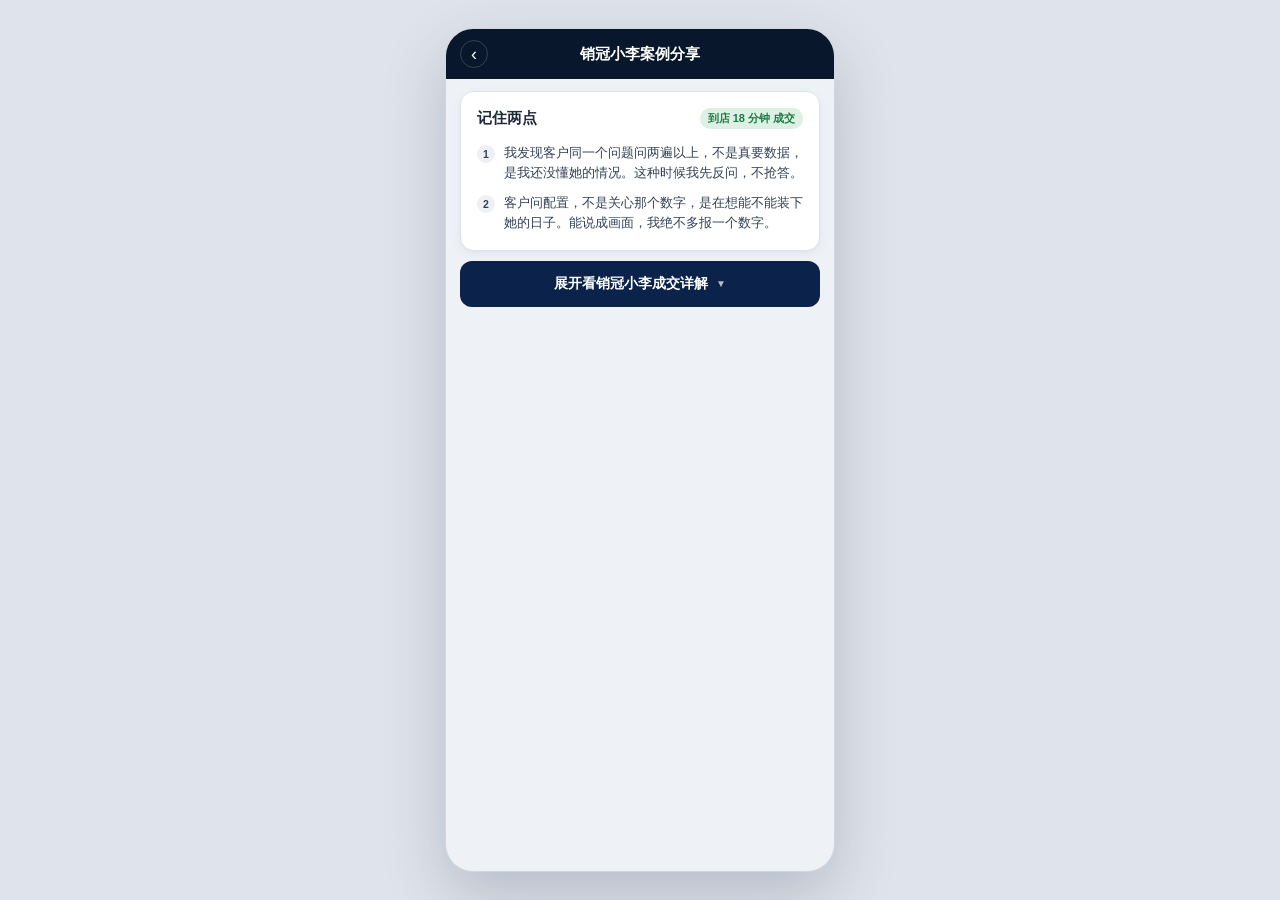
==== commit 01053c2a: "Update: 13 files" ====
--- a/champion-case-detail.html
+++ b/champion-case-detail.html
@@ -309,7 +309,7 @@
 
         <!-- ===== NAV ===== -->
         <nav class="detail-nav">
-          <a class="detail-back" href="成交教练.html?tab=B" aria-label="返回销冠话术列表">‹</a>
+          <a class="detail-back" href="成交教练-phase1-v2.html" aria-label="返回销冠话术列表">‹</a>
           <h1 class="detail-nav-title" id="navTitle">销冠案例详情</h1>
         </nav>
 
@@ -332,7 +332,7 @@
       // ====== 案例数据 ======
       var CASES = {
         '1': {
-          navTitle: '小李 · 场景化讲解案例',
+          navTitle: '销冠小李案例分享',
           closeTime: '18 分钟',
           quickSteps: [
             { signal: '客户一直问空间、全程没问价格', move: '是不是经常带小朋友出门？' },
@@ -461,27 +461,12 @@
 
       // 标题行
       html += '<div class="quick-header">';
-      html += '<h2 class="quick-title">1 分钟速览</h2>';
+      html += '<h2 class="quick-title">记住两点</h2>';
       html += '<span class="time-badge">到店 ' + data.closeTime + ' 成交</span>';
       html += '</div>';
 
-      // 关键三步
-      html += '<div class="quick-steps">';
-      html += '<div class="quick-label">关键三步</div>';
-      for (var i = 0; i < data.quickSteps.length; i++) {
-        var qs = data.quickSteps[i];
-        html += '<div class="quick-step-item">';
-        html += '<span class="quick-step-num">' + CIRCLE_NUMS[i] + '</span>';
-        html += '<div class="quick-step-body">';
-        html += '<div class="quick-step-up"><span class="quick-step-tag">客户问</span>' + qs.signal + '</div>';
-        html += '<div class="quick-step-down"><span class="quick-step-tag">销冠回</span>' + qs.move + '</div>';
-        html += '</div></div>';
-      }
-      html += '</div>';
-
       // 记住两点
       html += '<div class="quick-learn">';
-      html += '<div class="quick-label">记住两点</div>';
       for (var j = 0; j < data.quickLearn.length; j++) {
         html += '<div class="quick-learn-item">';
         html += '<span class="quick-learn-num">' + (j + 1) + '</span>';
@@ -493,9 +478,8 @@
       html += '</section>';
 
       // ===== 展开按钮 =====
-      var coachName = data.navTitle.split('·')[0].trim();
       html += '<div class="expand-bar" id="expandBar" role="button" aria-expanded="false">';
-      html += '<span class="expand-bar-collapsed">展开看 ' + coachName + ' 每一步怎么接的 + 练一次</span>';
+      html += '<span class="expand-bar-collapsed">展开看销冠小李成交详解</span>';
       html += '<span class="expand-bar-expanded">收起完整拆解</span>';
       html += '<span class="expand-bar-arrow">▼</span>';
       html += '</div>';
